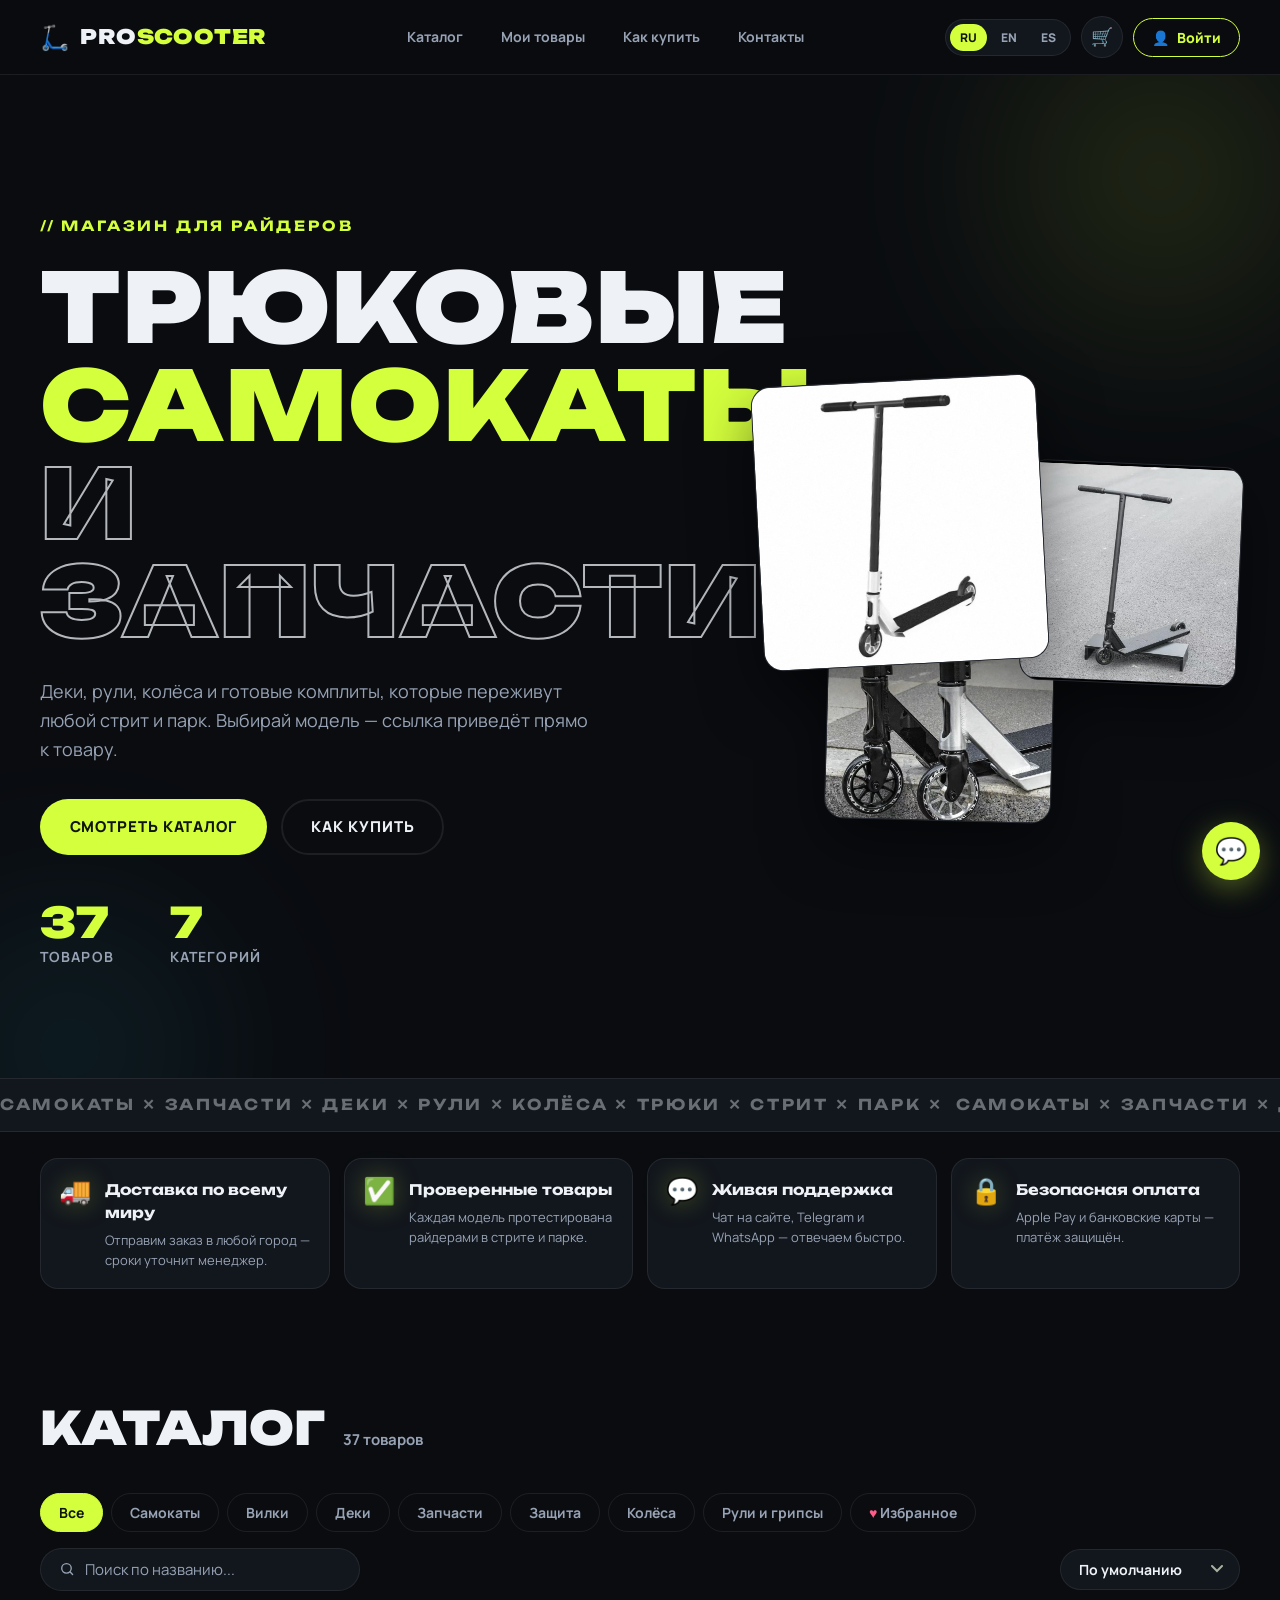
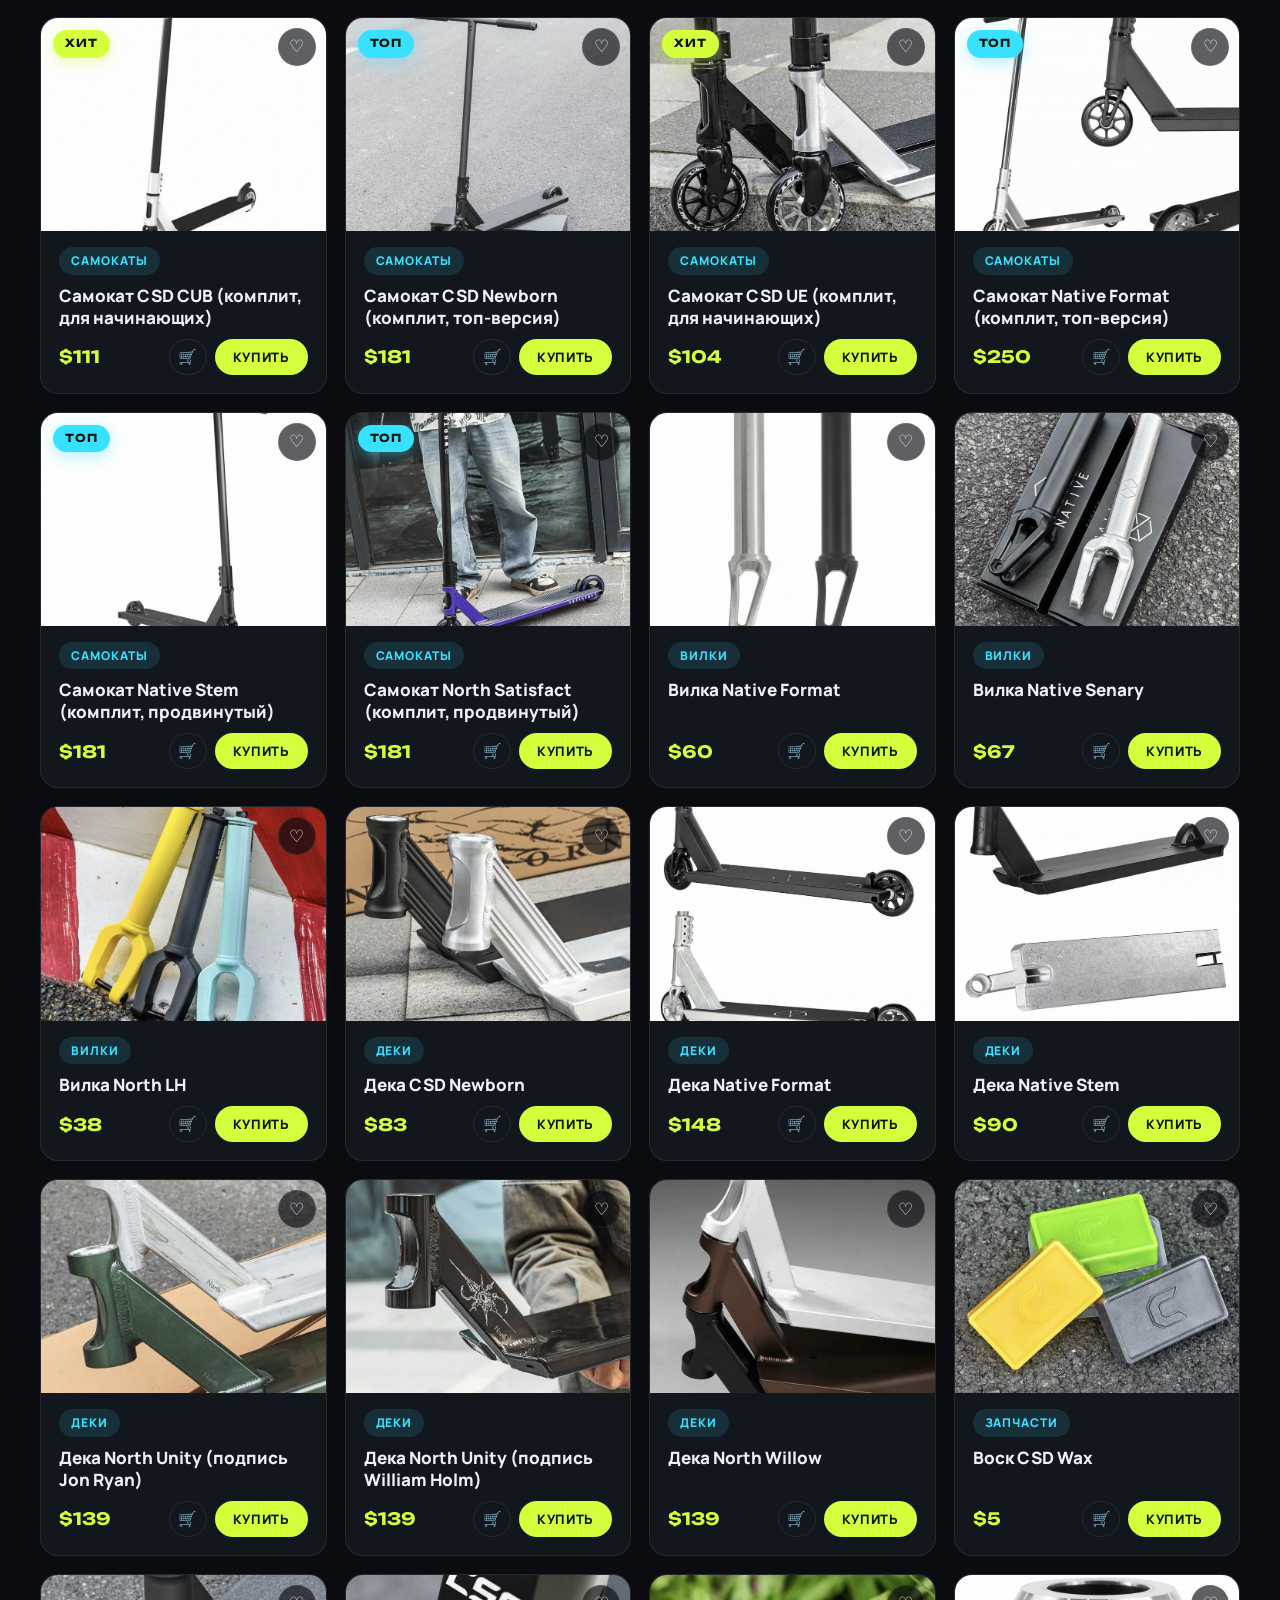
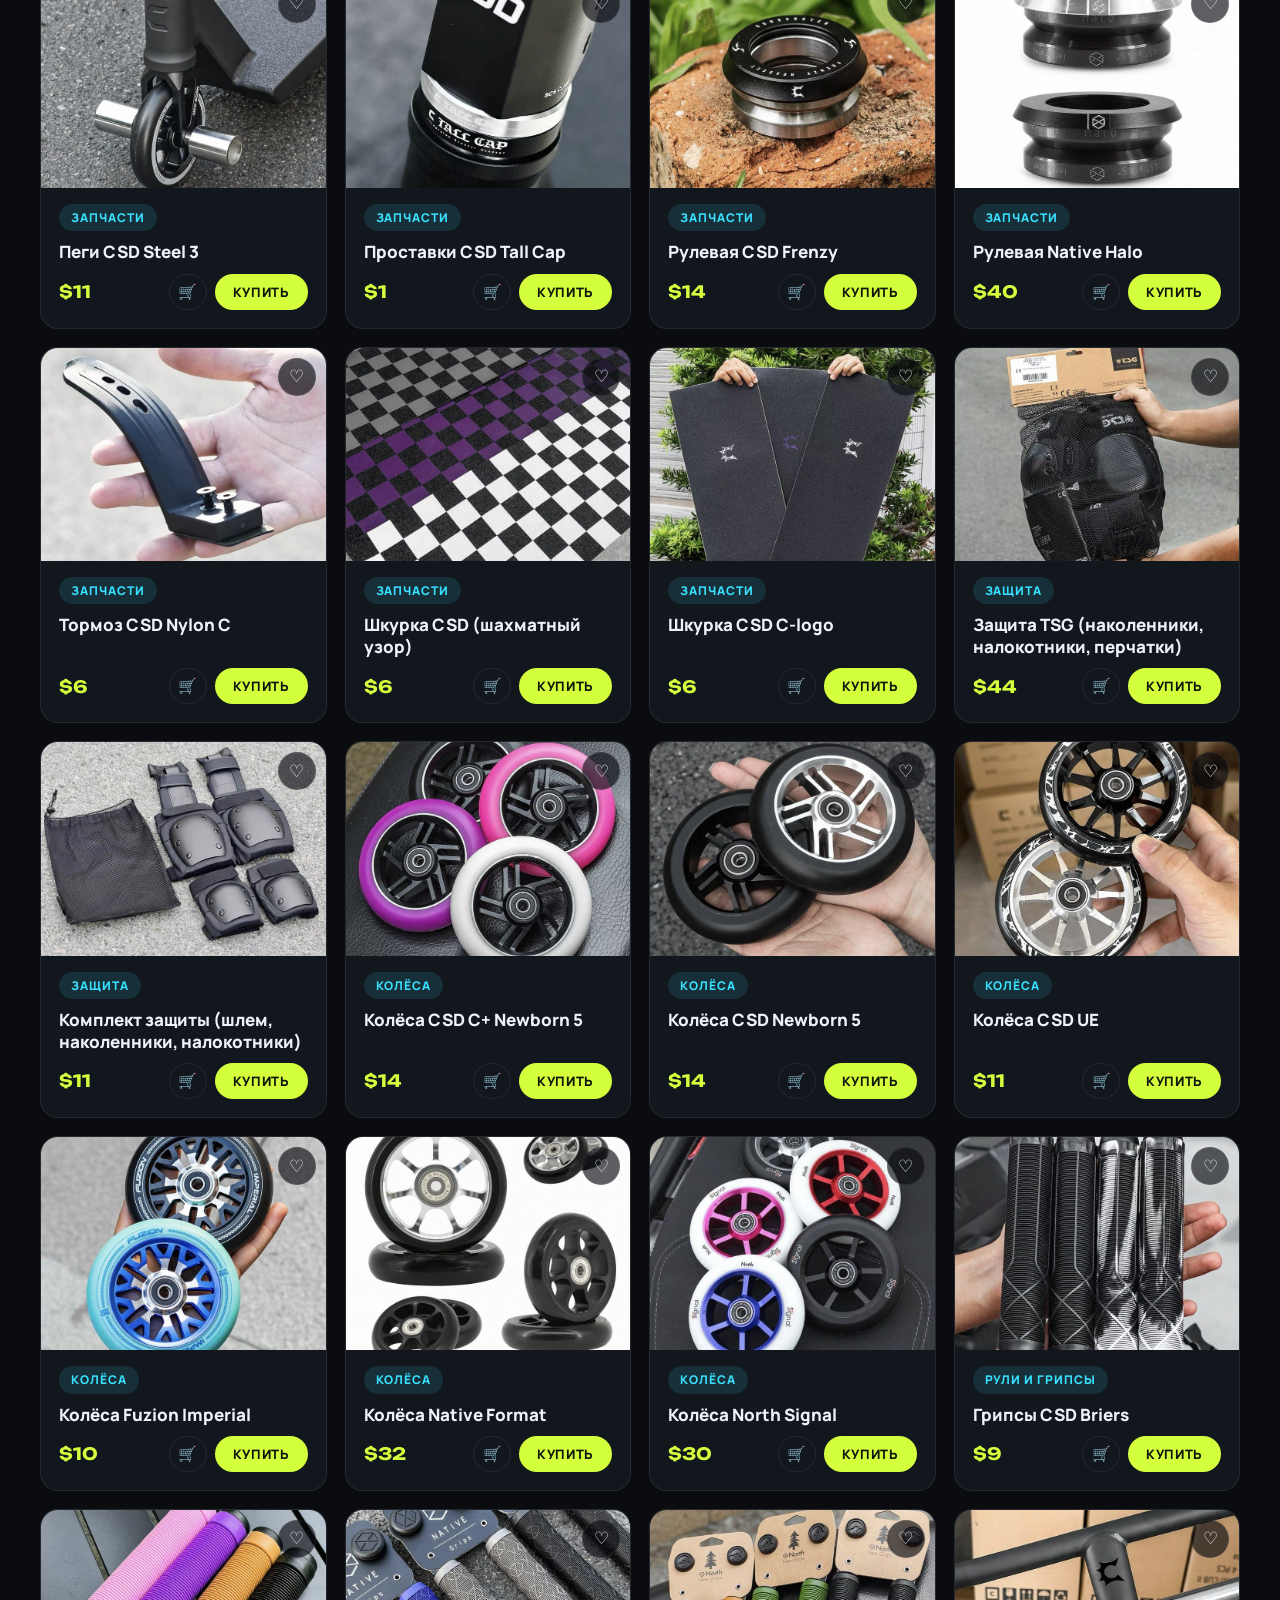
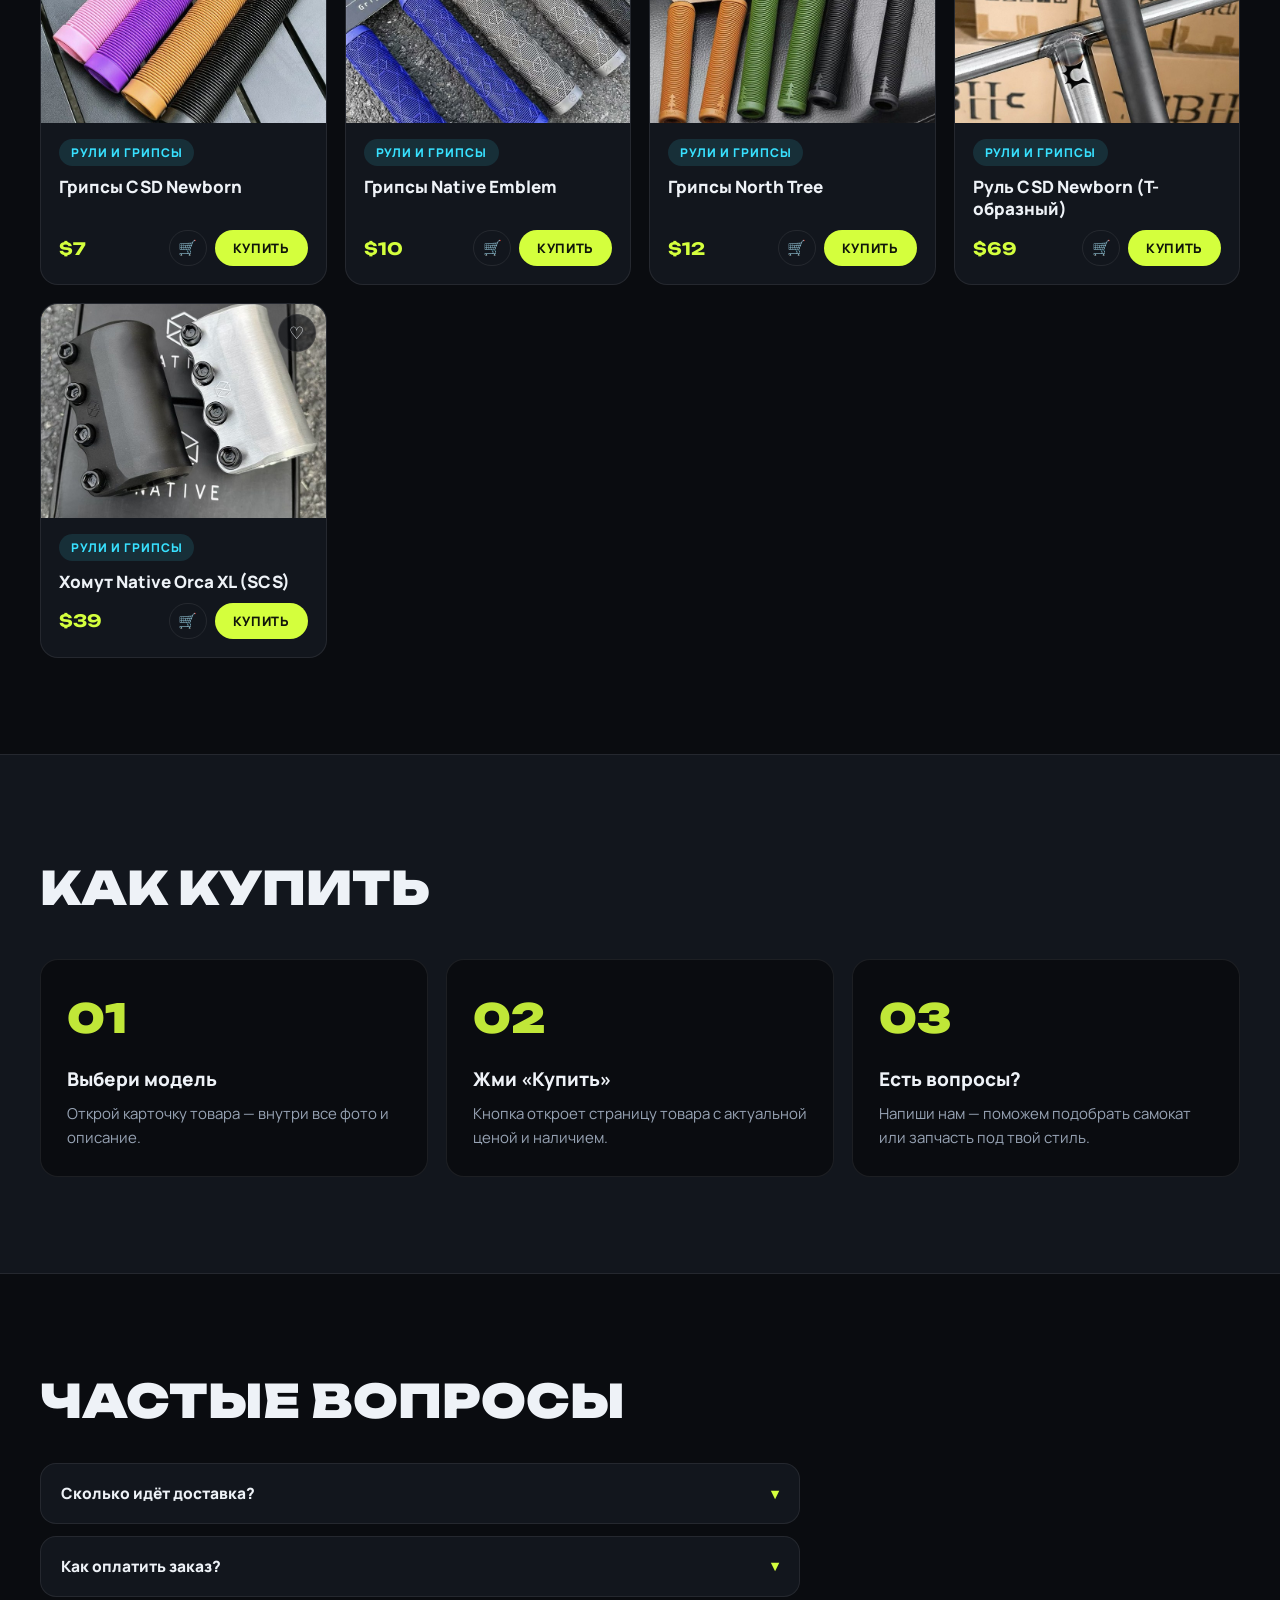
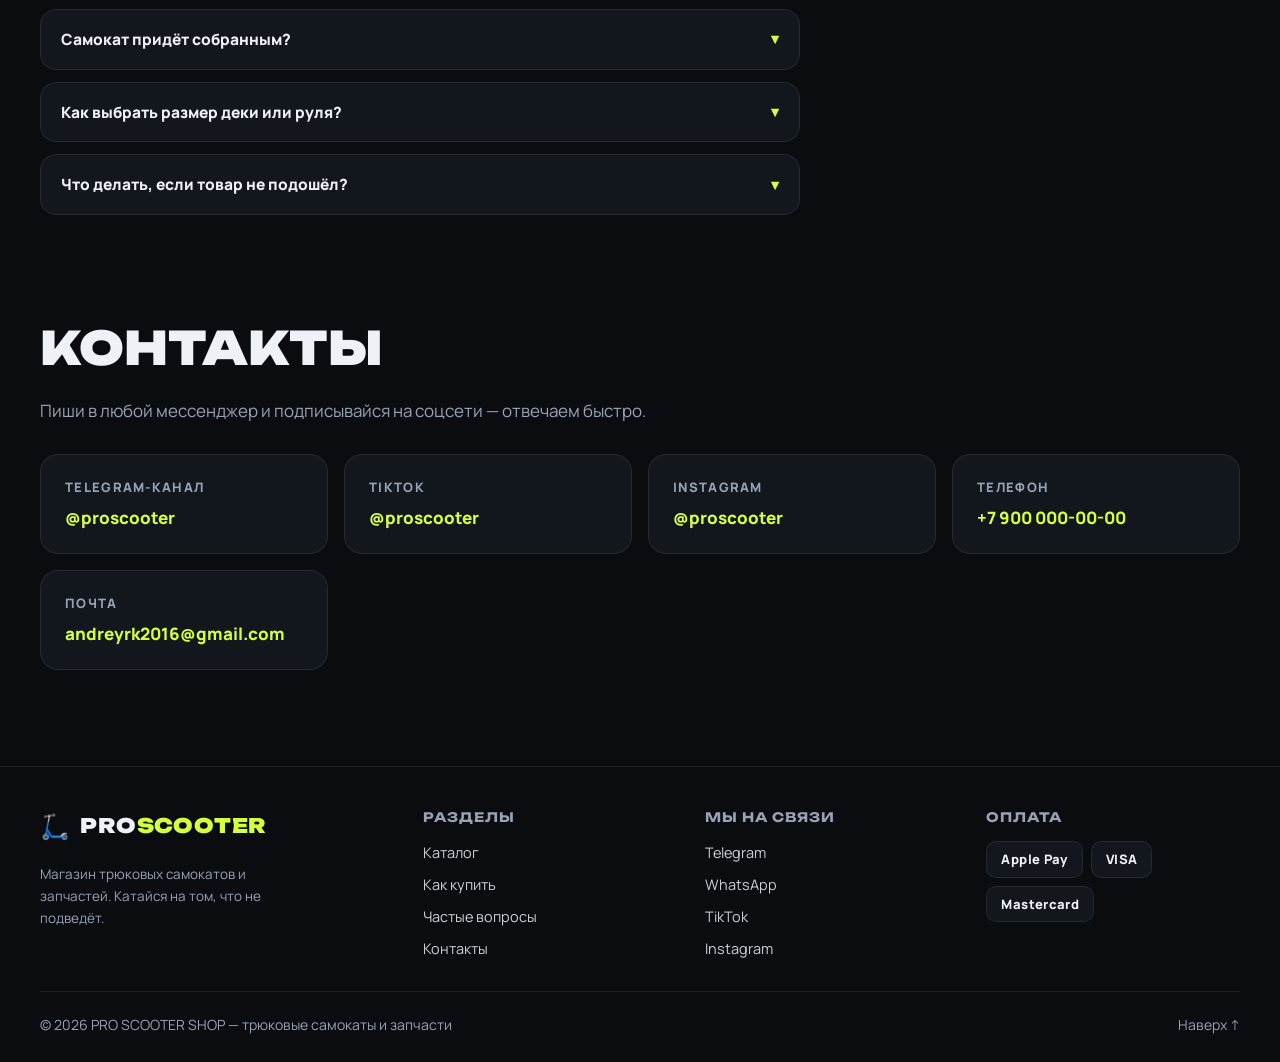
==== index.html @ d232f15d "Большое обновление: сортировка, уведомления, похожие товары, новый дизайн - Сортировка каталога по ц" ====
<!DOCTYPE html>
<html lang="ru">
<head>
  <meta charset="UTF-8">
  <meta name="viewport" content="width=device-width, initial-scale=1.0">
  <title>PRO SCOOTER SHOP — трюковые самокаты и запчасти</title>
  <meta name="description" content="PRO SCOOTER SHOP — магазин трюковых самокатов и запчастей: деки, рули, колёса. Подбор модели под твой стиль катания.">
  <meta name="theme-color" content="#0a0c10">
  <meta property="og:title" content="PRO SCOOTER SHOP — трюковые самокаты и запчасти">
  <meta property="og:description" content="Деки, рули, колёса и готовые комплиты. Цены в долларах, доставка по всему миру.">
  <meta property="og:type" content="website">
  <link rel="icon" href="data:image/svg+xml,<svg xmlns=%22http://www.w3.org/2000/svg%22 viewBox=%220 0 100 100%22><text y=%22.9em%22 font-size=%2290%22>🛴</text></svg>">
  <link rel="preconnect" href="https://fonts.googleapis.com">
  <link rel="preconnect" href="https://fonts.gstatic.com" crossorigin>
  <link href="https://fonts.googleapis.com/css2?family=Unbounded:wght@500;700;900&family=Manrope:wght@400;600;700;800&display=swap" rel="stylesheet">
  <link rel="stylesheet" href="styles.css">
</head>
<body>

  <header class="topbar" id="top">
    <div class="container topbar__inner">
      <a class="logo" href="#top">
        <span class="logo__icon">🛴</span>
        <span class="logo__text">PRO<em>SCOOTER</em></span>
      </a>
      <nav class="nav">
        <a href="#catalog" data-i18n="nav_catalog">Каталог</a>
        <a href="#catalog" id="nav-orders" data-i18n="my_orders">Мои товары</a>
        <a href="#how" data-i18n="nav_how">Как купить</a>
        <a href="#contacts" data-i18n="nav_contacts">Контакты</a>
      </nav>
      <div class="topbar__right">
        <div class="lang-switch" id="lang-switch" role="group" aria-label="Язык"></div>
        <button class="cart-btn" id="cart-btn" aria-label="Корзина">🛒<span class="cart-badge" id="cart-badge" hidden>0</span></button>
        <button class="profile-btn" id="profile-btn" aria-label="Профиль">
          <span id="profile-icon">👤</span>
          <span id="profile-label">Войти</span>
        </button>
      </div>
    </div>
  </header>

  <main>
    <section class="hero">
      <div class="hero__blob hero__blob--1"></div>
      <div class="hero__blob hero__blob--2"></div>
      <div class="container hero__inner">
        <div class="hero__text">
          <p class="hero__kicker" data-i18n="kicker">// магазин для райдеров</p>
          <h1 class="hero__title">
            <span data-i18n="hero_1">Трюковые</span><br>
            <span class="hero__title-accent" data-i18n="hero_2">самокаты</span><br>
            <span class="hero__title-outline" data-i18n="hero_3">и запчасти</span>
          </h1>
          <p class="hero__sub" data-i18n="hero_sub">Деки, рули, колёса и готовые комплиты, которые переживут любой стрит и парк. Выбирай модель — ссылка приведёт прямо к товару.</p>
          <div class="hero__actions">
            <a class="btn btn--accent" href="#catalog" data-i18n="btn_catalog">Смотреть каталог</a>
            <a class="btn btn--ghost" href="#how" data-i18n="btn_how">Как купить</a>
          </div>
          <div class="hero__stats">
            <div class="stat">
              <span class="stat__num" data-target="37">0</span>
              <span class="stat__label" data-i18n="stat_products">товаров</span>
            </div>
            <div class="stat">
              <span class="stat__num" data-target="7">0</span>
              <span class="stat__label" data-i18n="stat_cats">категорий</span>
            </div>
          </div>
        </div>
        <div class="hero__visual" id="hero-visual" aria-hidden="true"></div>
      </div>
    </section>

    <div class="marquee" aria-hidden="true">
      <div class="marquee__track">
        <span data-i18n="marquee">Самокаты ✕ Запчасти ✕ Деки ✕ Рули ✕ Колёса ✕ Трюки ✕ Стрит ✕ Парк ✕ </span><span data-i18n="marquee">Самокаты ✕ Запчасти ✕ Деки ✕ Рули ✕ Колёса ✕ Трюки ✕ Стрит ✕ Парк ✕ </span>
      </div>
    </div>

    <section class="perks">
      <div class="container perks__grid">
        <div class="perk">
          <span class="perk__icon">🚚</span>
          <div>
            <h3 data-i18n="perk1_t">Доставка по всему миру</h3>
            <p data-i18n="perk1_p">Отправим заказ в любой город — сроки уточнит менеджер.</p>
          </div>
        </div>
        <div class="perk">
          <span class="perk__icon">✅</span>
          <div>
            <h3 data-i18n="perk2_t">Проверенные товары</h3>
            <p data-i18n="perk2_p">Каждая модель протестирована райдерами в стрите и парке.</p>
          </div>
        </div>
        <div class="perk">
          <span class="perk__icon">💬</span>
          <div>
            <h3 data-i18n="perk3_t">Живая поддержка</h3>
            <p data-i18n="perk3_p">Чат на сайте, Telegram и WhatsApp — отвечаем быстро.</p>
          </div>
        </div>
        <div class="perk">
          <span class="perk__icon">🔒</span>
          <div>
            <h3 data-i18n="perk4_t">Безопасная оплата</h3>
            <p data-i18n="perk4_p">Apple Pay и банковские карты — платёж защищён.</p>
          </div>
        </div>
      </div>
    </section>

    <section class="catalog" id="catalog">
      <div class="container">
        <div class="section-head">
          <h2 class="section-title" data-i18n="catalog_title">Каталог</h2>
          <span class="catalog__count" id="count"></span>
        </div>
        <p class="demo-note" id="demo-note" hidden><span data-i18n="demo_note_1">Сейчас показаны товары-примеры. Загрузите свои модели в папку </span><code>csd</code><span data-i18n="demo_note_2"> — и каталог обновится автоматически.</span></p>
        <div class="toolbar">
          <div class="chips" id="chips" role="tablist" aria-label="Категории"></div>
          <label class="search">
            <svg viewBox="0 0 24 24" width="18" height="18" fill="none" stroke="currentColor" stroke-width="2" stroke-linecap="round"><circle cx="11" cy="11" r="7"/><path d="m20 20-3.5-3.5"/></svg>
            <input type="search" id="search" placeholder="Поиск по названию..." autocomplete="off" data-i18n-placeholder="search_ph">
          </label>
          <select id="sort" class="sort-select" aria-label="Сортировка">
            <option value="default" data-i18n="sort_default">По умолчанию</option>
            <option value="cheap" data-i18n="sort_cheap">Сначала дешевле</option>
            <option value="exp" data-i18n="sort_exp">Сначала дороже</option>
          </select>
        </div>
        <div class="grid" id="grid"></div>
        <p class="empty" id="empty" hidden data-i18n="empty">Ничего не найдено. Попробуйте изменить запрос или категорию.</p>
      </div>
    </section>

    <section class="how" id="how">
      <div class="container">
        <h2 class="section-title" data-i18n="how_title">Как купить</h2>
        <div class="how__grid">
          <div class="how__step">
            <span class="how__num">01</span>
            <h3 data-i18n="how1_t">Выбери модель</h3>
            <p data-i18n="how1_p">Открой карточку товара — внутри все фото и описание.</p>
          </div>
          <div class="how__step">
            <span class="how__num">02</span>
            <h3 data-i18n="how2_t">Жми «Купить»</h3>
            <p data-i18n="how2_p">Кнопка откроет страницу товара с актуальной ценой и наличием.</p>
          </div>
          <div class="how__step">
            <span class="how__num">03</span>
            <h3 data-i18n="how3_t">Есть вопросы?</h3>
            <p data-i18n="how3_p">Напиши нам — поможем подобрать самокат или запчасть под твой стиль.</p>
          </div>
        </div>
      </div>
    </section>

    <section class="faq" id="faq">
      <div class="container">
        <h2 class="section-title" data-i18n="faq_title">Частые вопросы</h2>
        <div class="faq__list">
          <details class="faq__item">
            <summary><span data-i18n="faq1_q">Сколько идёт доставка?</span><span class="faq__chevron">▾</span></summary>
            <p data-i18n="faq1_a">Обычно 2–4 недели в зависимости от города. После заказа менеджер напишет вам точные сроки и трек-номер.</p>
          </details>
          <details class="faq__item">
            <summary><span data-i18n="faq2_q">Как оплатить заказ?</span><span class="faq__chevron">▾</span></summary>
            <p data-i18n="faq2_a">Apple Pay или банковская карта (Visa / Mastercard). Сейчас магазин работает в тестовом режиме — оплата не списывается.</p>
          </details>
          <details class="faq__item">
            <summary><span data-i18n="faq3_q">Самокат придёт собранным?</span><span class="faq__chevron">▾</span></summary>
            <p data-i18n="faq3_a">Комплиты приходят почти собранными: обычно нужно только поставить и затянуть руль. Инструменты — обычный шестигранник.</p>
          </details>
          <details class="faq__item">
            <summary><span data-i18n="faq4_q">Как выбрать размер деки или руля?</span><span class="faq__chevron">▾</span></summary>
            <p data-i18n="faq4_a">В описании каждого товара указаны размеры. Если сомневаетесь — напишите в поддержку, подберём под ваш рост и стиль катания.</p>
          </details>
          <details class="faq__item">
            <summary><span data-i18n="faq5_q">Что делать, если товар не подошёл?</span><span class="faq__chevron">▾</span></summary>
            <p data-i18n="faq5_a">Напишите нам в течение 14 дней после получения — обсудим обмен или возврат. Товар должен быть без следов катания.</p>
          </details>
        </div>
      </div>
    </section>

    <section class="contacts" id="contacts">
      <div class="container">
        <h2 class="section-title" data-i18n="contacts_title">Контакты</h2>
        <p class="contacts__sub" data-i18n="contacts_sub">Пиши в любой мессенджер — отвечаем быстро.</p>
        <div class="contacts__links">
          <a class="contact-card" href="https://t.me/proscooter" target="_blank" rel="noopener">
            <span class="contact-card__label" data-i18n="c_tg">Telegram-канал</span>
            <span class="contact-card__value">@proscooter</span>
          </a>
          <a class="contact-card" href="https://www.tiktok.com/@proscooter" target="_blank" rel="noopener">
            <span class="contact-card__label" data-i18n="c_tiktok">TikTok</span>
            <span class="contact-card__value">@proscooter</span>
          </a>
          <a class="contact-card" href="https://www.instagram.com/proscooter" target="_blank" rel="noopener">
            <span class="contact-card__label" data-i18n="c_inst">Instagram</span>
            <span class="contact-card__value">@proscooter</span>
          </a>
          <a class="contact-card" href="tel:+79000000000">
            <span class="contact-card__label" data-i18n="c_phone">Телефон</span>
            <span class="contact-card__value">+7 900 000-00-00</span>
          </a>
          <a class="contact-card" href="mailto:andreyrk2016@gmail.com">
            <span class="contact-card__label" data-i18n="c_mail">Почта</span>
            <span class="contact-card__value">andreyrk2016@gmail.com</span>
          </a>
        </div>
      </div>
    </section>
  </main>

  <footer class="footer">
    <div class="container">
      <div class="footer__grid">
        <div class="footer__col footer__col--brand">
          <span class="logo"><span class="logo__icon">🛴</span><span class="logo__text">PRO<em>SCOOTER</em></span></span>
          <p class="footer__tagline" data-i18n="footer_tagline">Магазин трюковых самокатов и запчастей. Катайся на том, что не подведёт.</p>
        </div>
        <div class="footer__col">
          <h4 data-i18n="footer_nav">Разделы</h4>
          <a href="#catalog" data-i18n="nav_catalog">Каталог</a>
          <a href="#how" data-i18n="nav_how">Как купить</a>
          <a href="#faq" data-i18n="faq_title">Частые вопросы</a>
          <a href="#contacts" data-i18n="nav_contacts">Контакты</a>
        </div>
        <div class="footer__col">
          <h4 data-i18n="footer_social">Мы на связи</h4>
          <a href="https://t.me/proscooter" target="_blank" rel="noopener">Telegram</a>
          <a href="https://wa.me/79000000000" target="_blank" rel="noopener">WhatsApp</a>
          <a href="https://www.tiktok.com/@proscooter" target="_blank" rel="noopener">TikTok</a>
          <a href="https://www.instagram.com/proscooter" target="_blank" rel="noopener">Instagram</a>
        </div>
        <div class="footer__col">
          <h4 data-i18n="footer_pay">Оплата</h4>
          <div class="pay-badges">
            <span class="pay-badge">Apple Pay</span>
            <span class="pay-badge">VISA</span>
            <span class="pay-badge">Mastercard</span>
          </div>
        </div>
      </div>
      <div class="footer__inner">
        <span>© <span id="year"></span> <span data-i18n="footer_brand">PRO SCOOTER SHOP — трюковые самокаты и запчасти</span></span>
        <a href="#top" data-i18n="to_top">Наверх ↑</a>
      </div>
    </div>
  </footer>

  <dialog class="modal" id="modal">
    <div class="modal__body">
      <button class="modal__close" id="modal-close" aria-label="Закрыть">✕</button>
      <div class="modal__gallery">
        <button class="modal__arrow modal__arrow--prev" id="modal-prev" aria-label="Предыдущее фото">‹</button>
        <img class="modal__img" id="modal-img" alt="">
        <button class="modal__arrow modal__arrow--next" id="modal-next" aria-label="Следующее фото">›</button>
        <span class="modal__counter" id="modal-counter" hidden></span>
        <div class="modal__thumbs" id="modal-thumbs"></div>
      </div>
      <div class="modal__info">
        <div class="modal__tag-row">
          <span class="card__tag" id="modal-tag"></span>
          <button type="button" class="modal__fav" id="modal-fav">♡ <span data-i18n="fav_add">В избранное</span></button>
        </div>
        <h3 class="modal__name" id="modal-name"></h3>
        <p class="modal__price" id="modal-price"></p>
        <div class="modal__variants" id="modal-variants" hidden>
          <span class="modal__variants-label" data-i18n="color_label">Цвет:</span>
          <div class="variant-chips" id="variant-chips"></div>
        </div>
        <p class="modal__desc" id="modal-desc"></p>
        <div class="modal__buy-row">
          <a class="btn btn--accent modal__buy" id="modal-buy" data-i18n="buy_now">Купить сейчас</a>
          <button type="button" class="btn btn--ghost" id="modal-cart" data-i18n="add_cart">В корзину</button>
        </div>
        <button type="button" class="btn btn--ghost modal__support" id="modal-support" data-i18n="support_btn">Связаться с поддержкой</button>
      </div>
      <div class="modal__related" id="modal-related" hidden>
        <h4 class="modal__related-title" data-i18n="related_title">Похожие товары</h4>
        <div class="related-strip" id="related-strip"></div>
      </div>
    </div>
    <div class="lightbox" id="lightbox" hidden>
      <img id="lightbox-img" alt="">
    </div>
  </dialog>

  <section class="checkout-page" id="checkout-page" hidden>
    <div class="checkout-page__inner">
      <button type="button" class="checkout-page__back" id="checkout-close" data-i18n="back">← Назад</button>
      <div id="checkout-main">
        <h2 class="section-title checkout-page__title" data-i18n="pay_title">Оплата</h2>
        <div class="checkout-page__grid">
          <div id="checkout-items"></div>
          <aside class="checkout-aside">
            <div class="cart-total">
              <span data-i18n="cart_total">Итого:</span>
              <span class="checkout-price" id="checkout-total"></span>
            </div>
            <div class="pay-options">
              <button type="button" class="pay-option pay-option--apple" data-pay="applepay">
                <svg width="20" height="24" viewBox="0 0 24 29" fill="currentColor"><path d="M19.6 15.2c0-3.3 2.7-4.9 2.8-5-1.5-2.2-3.9-2.5-4.7-2.6-2-.2-3.9 1.2-4.9 1.2s-2.6-1.2-4.3-1.1c-2.2 0-4.2 1.3-5.3 3.2-2.3 3.9-.6 9.7 1.6 12.9 1.1 1.6 2.4 3.3 4.1 3.2 1.6-.1 2.3-1 4.2-1s2.5 1 4.3 1 2.9-1.6 3.9-3.1c1.2-1.8 1.7-3.5 1.8-3.6-.1-.1-3.5-1.4-3.5-5.1zM16.4 5.4c.9-1.1 1.5-2.6 1.3-4.1-1.3.1-2.9.9-3.8 1.9-.8 1-1.6 2.5-1.4 4 1.5.2 3-.7 3.9-1.8z"/></svg>
                <span>Pay</span>
              </button>
              <button type="button" class="pay-option pay-option--card" data-pay="card">
                <svg width="42" height="14" viewBox="0 0 42 14"><text x="0" y="12" font-family="Arial, sans-serif" font-size="13" font-weight="900" font-style="italic" fill="#1a5ed8">VISA</text></svg>
                <svg width="26" height="16" viewBox="0 0 26 16"><circle cx="9" cy="8" r="7.5" fill="#eb001b"/><circle cx="17" cy="8" r="7.5" fill="#f79e1b" fill-opacity="0.9"/></svg>
                <span data-i18n="pay_card">Банковская карта</span>
              </button>
            </div>
          </aside>
        </div>
      </div>
      <div id="checkout-success" hidden>
        <h2 class="section-title checkout-page__title">✅ <span data-i18n="pay_success_title">Заказ оформлен!</span></h2>
        <p class="checkout-soon-text" data-i18n="pay_success_text">Тестовый режим — деньги не списаны. Статус заказа смотрите в профиле, в разделе «Мои заказы».</p>
        <div class="auth-actions checkout-success-actions">
          <button type="button" class="btn btn--accent" id="checkout-orders" data-i18n="my_orders">Мои заказы</button>
          <button type="button" class="btn btn--ghost" id="checkout-support" data-i18n="pay_support">Написать в поддержку</button>
        </div>
      </div>
    </div>
  </section>

  <dialog class="modal cart-modal" id="cart-modal">
    <div class="auth-box">
      <button class="modal__close" id="cart-close" aria-label="Закрыть">✕</button>
      <h3 class="auth-title" data-i18n="cart_title">Корзина</h3>
      <div id="cart-items"></div>
      <p class="auth-note" id="cart-empty" data-i18n="cart_empty">Корзина пуста — добавьте что-нибудь кнопкой «В корзину».</p>
      <div class="cart-total" id="cart-total-row" hidden>
        <span data-i18n="cart_total">Итого:</span>
        <span class="checkout-price" id="cart-total"></span>
      </div>
      <div class="auth-actions auth-actions--column">
        <button type="button" class="btn btn--accent" id="cart-checkout" data-i18n="cart_checkout" hidden>Оформить заказ</button>
      </div>
    </div>
  </dialog>

  <dialog class="modal auth-modal" id="auth-modal">
    <div class="auth-box">
      <button class="modal__close" id="auth-close" aria-label="Закрыть">✕</button>

      <div id="auth-forms">
        <div class="auth-tabs">
          <button type="button" class="auth-tab is-active" id="tab-login" data-i18n="auth_login">Войти</button>
          <button type="button" class="auth-tab" id="tab-register" data-i18n="auth_register">Регистрация</button>
        </div>
        <button type="button" class="auth-google" id="auth-google">
          <svg width="18" height="18" viewBox="0 0 48 48"><path fill="#FFC107" d="M43.6 20.1H42V20H24v8h11.3C33.7 32.7 29.2 36 24 36c-6.6 0-12-5.4-12-12s5.4-12 12-12c3.1 0 5.9 1.2 8 3l5.7-5.7C34 5.9 29.3 4 24 4 13 4 4 13 4 24s9 20 20 20 20-9 20-20c0-1.3-.1-2.6-.4-3.9z"/><path fill="#FF3D00" d="M6.3 14.7l6.6 4.8C14.7 15.1 19 12 24 12c3.1 0 5.9 1.2 8 3l5.7-5.7C34 5.9 29.3 4 24 4 16.3 4 9.7 8.3 6.3 14.7z"/><path fill="#4CAF50" d="M24 44c5.2 0 9.9-2 13.4-5.2l-6.2-5.2C29.2 35.1 26.7 36 24 36c-5.2 0-9.6-3.3-11.3-8l-6.5 5C9.5 39.6 16.2 44 24 44z"/><path fill="#1976D2" d="M43.6 20.1H42V20H24v8h11.3c-.8 2.2-2.2 4.2-4.1 5.6l6.2 5.2C36.9 39.2 44 34 44 24c0-1.3-.1-2.6-.4-3.9z"/></svg>
          <span data-i18n="auth_google">Войти через Google</span>
        </button>
        <div class="auth-divider"><span data-i18n="auth_or">или по почте</span></div>
        <form id="login-form">
          <input type="email" id="login-email" data-i18n-placeholder="auth_email" placeholder="Email" required autocomplete="email">
          <input type="password" id="login-pass" data-i18n-placeholder="auth_pass" placeholder="Пароль" required autocomplete="current-password">
          <p class="auth-error" id="auth-error" hidden></p>
          <div class="auth-actions">
            <button type="submit" class="btn btn--accent" data-i18n="auth_login">Войти</button>
          </div>
        </form>
        <form id="register-form" hidden>
          <input type="text" id="reg-name" data-i18n-placeholder="auth_nick" placeholder="Ник" required autocomplete="nickname">
          <input type="email" id="reg-email" data-i18n-placeholder="auth_email" placeholder="Email" required autocomplete="email">
          <input type="password" id="reg-pass" data-i18n-placeholder="auth_pass" placeholder="Пароль (от 6 символов)" required minlength="6" autocomplete="new-password">
          <input type="password" id="reg-pass2" data-i18n-placeholder="auth_pass2" placeholder="Пароль ещё раз" required autocomplete="new-password">
          <p class="auth-error" id="reg-error" hidden></p>
          <div class="auth-actions">
            <button type="submit" class="btn btn--accent" data-i18n="auth_next">Далее →</button>
          </div>
        </form>
        <p class="auth-note" id="auth-local-note" data-i18n="auth_local_note" hidden>Сейчас профиль сохраняется в этом браузере. Вход через Google появится после подключения базы аккаунтов.</p>
      </div>

      <div id="auth-code" hidden>
        <h3 class="auth-title" data-i18n="code_title">Подтвердите почту</h3>
        <p class="auth-note"><span data-i18n="code_sent">Мы отправили код на</span> <strong id="code-email"></strong></p>
        <form id="code-form">
          <input type="text" id="code-input" data-i18n-placeholder="code_ph" placeholder="Код из письма" required autocomplete="one-time-code" inputmode="numeric" maxlength="4">
          <p class="auth-error" id="code-error" hidden></p>
          <div class="auth-actions">
            <button type="submit" class="btn btn--accent" data-i18n="code_confirm">Подтвердить</button>
            <button type="button" class="btn btn--ghost" id="code-resend"></button>
          </div>
        </form>
        <p class="auth-note" id="code-test-note" hidden></p>
        <button type="button" class="link-btn" id="code-back" data-i18n="back">← Назад</button>
      </div>

      <div id="auth-profile" hidden>
        <h3 class="auth-title" id="profile-hello"></h3>
        <div class="auth-actions auth-actions--column">
          <button type="button" class="btn btn--accent" id="profile-orders">
            🛴 <span data-i18n="my_orders">Мои товары</span> (<span id="orders-count">0</span>)
          </button>
          <button type="button" class="btn btn--ghost" id="profile-favs">
            ♥ <span data-i18n="fav_chip">Избранное</span> (<span id="favs-count">0</span>)
          </button>
          <button type="button" class="btn btn--ghost" id="profile-logout" data-i18n="auth_logout">Выйти</button>
        </div>
      </div>

      <div id="auth-orders" hidden>
        <h3 class="auth-title" data-i18n="my_orders">Мои заказы</h3>
        <div id="orders-list"></div>
        <p class="auth-note" id="orders-empty" data-i18n="orders_empty">Заказов пока нет.</p>
        <div class="auth-actions auth-actions--column">
          <button type="button" class="btn btn--ghost" id="orders-back" data-i18n="back">← Назад</button>
        </div>
      </div>
    </div>
  </dialog>

  <button class="support-fab" id="support-fab" aria-label="Поддержка">💬</button>
  <div class="support-panel" id="support-panel" hidden>
    <div class="support-panel__head">
      <span data-i18n="sup_title">Поддержка PRO SCOOTER</span>
      <button class="support-panel__close" id="support-close" aria-label="Закрыть">✕</button>
    </div>
    <div class="support-quick">
      <a class="support-quick__btn" href="https://t.me/proscooter" target="_blank" rel="noopener">Telegram</a>
      <a class="support-quick__btn" href="https://wa.me/79000000000" target="_blank" rel="noopener">WhatsApp</a>
    </div>
    <div class="support-msgs" id="support-msgs"></div>
    <form class="support-input" id="support-form">
      <input type="text" id="support-text" placeholder="Ваш вопрос..." autocomplete="off" data-i18n-placeholder="sup_ph">
      <button type="submit" class="support-send" aria-label="Отправить">➤</button>
    </form>
  </div>

  <script src="catalog.js"></script>
  <script src="i18n.js"></script>
  <script src="firebase-config.js"></script>
  <script src="auth.js"></script>
  <script src="app.js"></script>
</body>
</html>
---- styles.css ----
/* ============ SAMOKATI — стили сайта ============ */

:root {
  --bg: #0a0c10;
  --panel: #12161d;
  --panel-2: #171d27;
  --line: rgba(255, 255, 255, 0.08);
  --text: #eef2f7;
  --muted: #97a3b4;
  --accent: #d4ff3d;
  --accent-ink: #10150a;
  --accent-2: #38e1ff;
  --radius: 18px;
  --font-display: "Unbounded", "Arial Black", sans-serif;
  --font-body: "Manrope", "Segoe UI", Tahoma, sans-serif;
}

* { margin: 0; padding: 0; box-sizing: border-box; }

:root { color-scheme: dark; }

html { scroll-behavior: smooth; background: #0a0c10; }

/* Автозаполнение браузера не должно делать белый фон с белым текстом */
input:-webkit-autofill,
input:-webkit-autofill:hover,
input:-webkit-autofill:focus {
  -webkit-text-fill-color: #eef2f7;
  -webkit-box-shadow: 0 0 0 1000px #171d27 inset;
  caret-color: #eef2f7;
  transition: background-color 99999s ease-in-out 0s;
}

body {
  background: var(--bg);
  color: var(--text);
  font-family: var(--font-body);
  font-size: 16px;
  line-height: 1.6;
  -webkit-font-smoothing: antialiased;
}

img { max-width: 100%; display: block; }

a { color: inherit; text-decoration: none; }

.container {
  width: min(1200px, 100% - 40px);
  margin-inline: auto;
}

/* ---------- Кнопки ---------- */

.btn {
  display: inline-flex;
  align-items: center;
  justify-content: center;
  gap: 8px;
  padding: 14px 28px;
  border-radius: 999px;
  border: 2px solid transparent;
  font-family: var(--font-body);
  font-weight: 800;
  font-size: 15px;
  text-transform: uppercase;
  letter-spacing: 0.06em;
  cursor: pointer;
  transition: transform 0.15s ease, box-shadow 0.2s ease, background 0.2s ease, border-color 0.2s ease;
}

.btn--accent {
  background: var(--accent);
  color: var(--accent-ink);
}

.btn--accent:hover {
  transform: translateY(-2px);
  box-shadow: 0 8px 30px rgba(212, 255, 61, 0.35);
}

.btn--ghost {
  border-color: var(--line);
  color: var(--text);
}

.btn--ghost:hover {
  border-color: var(--accent);
  color: var(--accent);
}

/* ---------- Шапка ---------- */

.topbar {
  position: sticky;
  top: 0;
  z-index: 50;
  background: rgba(10, 12, 16, 0.82);
  backdrop-filter: blur(14px);
  border-bottom: 1px solid var(--line);
}

.topbar__inner {
  display: flex;
  align-items: center;
  justify-content: space-between;
  padding-block: 16px;
}

.logo {
  display: flex;
  align-items: center;
  gap: 10px;
  font-family: var(--font-display);
  font-weight: 900;
  font-size: 20px;
  letter-spacing: 0.02em;
}

.logo__icon { font-size: 24px; }

.logo em {
  font-style: normal;
  color: var(--accent);
}

.nav {
  display: flex;
  gap: 6px;
}

.nav a {
  padding: 8px 16px;
  border-radius: 999px;
  font-weight: 700;
  font-size: 14px;
  color: var(--muted);
  transition: color 0.15s ease, background 0.15s ease;
}

.nav a:hover {
  color: var(--text);
  background: var(--panel-2);
}

/* ---------- Профиль и вход ---------- */

.topbar__right {
  display: flex;
  align-items: center;
  gap: 10px;
}

.profile-btn {
  display: flex;
  align-items: center;
  gap: 8px;
  padding: 9px 18px;
  border-radius: 999px;
  border: 1px solid var(--accent);
  background: transparent;
  color: var(--accent);
  font-family: var(--font-body);
  font-size: 14px;
  font-weight: 800;
  cursor: pointer;
  transition: border-color 0.15s ease, background 0.15s ease, color 0.15s ease;
}

.profile-btn:hover {
  background: var(--accent);
  color: var(--accent-ink);
}

.profile-btn:hover { border-color: var(--accent); }

.profile-btn.is-logged {
  background: var(--accent);
  color: var(--accent-ink);
  border-color: var(--accent);
}

.auth-modal { max-width: 420px; }

.auth-box {
  position: relative;
  background: var(--panel);
  border: 1px solid var(--line);
  border-radius: 22px;
  padding: 34px 28px 28px;
  color: var(--text);
  max-height: calc(100vh - 40px);
  overflow-y: auto;
}

/* ---------- Корзина ---------- */

.cart-btn {
  position: relative;
  width: 42px;
  height: 42px;
  border-radius: 50%;
  border: 1px solid var(--line);
  background: var(--panel);
  font-size: 18px;
  cursor: pointer;
  transition: border-color 0.15s ease;
}

.cart-btn:hover { border-color: var(--accent); }

.cart-badge {
  position: absolute;
  top: -5px;
  right: -5px;
  min-width: 19px;
  height: 19px;
  padding: 0 5px;
  border-radius: 999px;
  background: var(--accent);
  color: var(--accent-ink);
  font-size: 11px;
  font-weight: 800;
  line-height: 19px;
}

.card__actions {
  display: flex;
  gap: 8px;
  align-items: center;
}

.card__cart {
  width: 38px;
  height: 36px;
  border-radius: 999px;
  border: 1px solid var(--line);
  background: transparent;
  font-size: 15px;
  cursor: pointer;
  transition: border-color 0.15s ease;
}

.card__cart:hover { border-color: var(--accent); }

.cart-row {
  display: flex;
  align-items: center;
  gap: 12px;
  padding: 10px 0;
  border-bottom: 1px solid var(--line);
}

.cart-row img {
  width: 54px;
  height: 42px;
  object-fit: cover;
  border-radius: 8px;
  flex-shrink: 0;
}

.cart-row__info {
  flex: 1;
  display: flex;
  flex-direction: column;
  font-size: 13.5px;
  min-width: 0;
}

.cart-row__info strong {
  white-space: nowrap;
  overflow: hidden;
  text-overflow: ellipsis;
}

.cart-row__color { color: var(--muted); font-size: 12px; }

.cart-row__price { color: var(--accent); font-weight: 800; }

.cart-row__qty {
  display: flex;
  align-items: center;
  gap: 7px;
  font-weight: 800;
}

.cart-row__qty button {
  width: 26px;
  height: 26px;
  border-radius: 50%;
  border: 1px solid var(--line);
  background: transparent;
  color: var(--text);
  font-size: 14px;
  cursor: pointer;
}

.cart-row__qty button:hover { border-color: var(--accent); }

.cart-row__del { color: var(--muted) !important; }

.cart-total {
  display: flex;
  justify-content: space-between;
  align-items: center;
  padding: 14px 2px;
  font-weight: 800;
  font-size: 16px;
}

/* ---------- Заказы ---------- */

.order-row {
  padding: 12px 14px;
  border: 1px solid var(--line);
  border-radius: 12px;
  margin-bottom: 10px;
  background: var(--panel-2);
}

.order-row__head {
  display: flex;
  justify-content: space-between;
  margin-bottom: 4px;
}

.order-row__date {
  color: var(--muted);
  font-size: 12px;
  margin-bottom: 4px;
}

.order-row__items {
  color: var(--muted);
  font-size: 13px;
  margin-bottom: 6px;
}

.order-row__status {
  color: var(--accent);
  font-weight: 700;
  font-size: 13.5px;
}

.modal__buy-row {
  display: flex;
  gap: 10px;
}

.modal__buy-row .btn { flex: 1; padding: 13px 10px; font-size: 13px; }

/* ---------- Страница оплаты ---------- */

.checkout-page {
  position: fixed;
  inset: 0;
  z-index: 70;
  background: var(--bg);
  overflow-y: auto;
}

.checkout-page[hidden] { display: none; }

.checkout-page__inner {
  width: min(1000px, 100% - 40px);
  margin: 0 auto;
  padding: 28px 0 60px;
}

.checkout-page__back {
  border: 1px solid var(--line);
  background: transparent;
  color: var(--text);
  padding: 10px 20px;
  border-radius: 999px;
  font-family: var(--font-body);
  font-weight: 800;
  font-size: 14px;
  cursor: pointer;
  transition: border-color 0.15s ease, color 0.15s ease;
}

.checkout-page__back:hover { border-color: var(--accent); color: var(--accent); }

.checkout-page__title { margin: 26px 0 22px; }

.checkout-page__grid {
  display: grid;
  grid-template-columns: 1.4fr 1fr;
  gap: 22px;
  align-items: start;
}

.checkout-aside {
  position: sticky;
  top: 20px;
  padding: 20px;
  border: 1px solid var(--line);
  border-radius: 18px;
  background: var(--panel);
}

.checkout-card {
  display: flex;
  gap: 16px;
  padding: 16px;
  border: 1px solid var(--line);
  border-radius: 18px;
  background: var(--panel);
  margin-bottom: 14px;
}

.checkout-card__photo {
  width: 180px;
  flex-shrink: 0;
}

.checkout-card__photo img {
  width: 100%;
  aspect-ratio: 4 / 3;
  object-fit: cover;
  border-radius: 12px;
}

.checkout-card__body h3 {
  font-size: 17px;
  font-weight: 800;
  margin-bottom: 6px;
}

.checkout-card__body .checkout-price { font-size: 18px; }

.checkout-card__desc {
  margin-top: 8px;
  color: var(--muted);
  font-size: 13.5px;
  line-height: 1.5;
}

.checkout-success-actions { max-width: 420px; }

@media (max-width: 760px) {
  .checkout-page__grid { grid-template-columns: 1fr; }
  .checkout-card { flex-direction: column; }
  .checkout-card__photo { width: 100%; }
}

.checkout-item {
  display: flex;
  align-items: center;
  gap: 12px;
  padding: 10px 12px;
  border: 1px solid var(--line);
  border-radius: 14px;
  background: var(--panel-2);
  margin-bottom: 8px;
  font-weight: 700;
  font-size: 14px;
}

.checkout-item img {
  width: 52px;
  height: 40px;
  object-fit: cover;
  border-radius: 8px;
  flex-shrink: 0;
}

.checkout-item__name { flex: 1; min-width: 0; }

.checkout-price {
  font-family: var(--font-display);
  color: var(--accent);
  white-space: nowrap;
}

.pay-options {
  display: flex;
  flex-direction: column;
  gap: 10px;
}

.pay-option {
  display: flex;
  align-items: center;
  justify-content: center;
  gap: 10px;
  width: 100%;
  padding: 14px;
  border-radius: 14px;
  border: 1px solid var(--line);
  font-family: var(--font-body);
  font-weight: 800;
  font-size: 15px;
  cursor: pointer;
  transition: transform 0.15s ease, border-color 0.15s ease;
}

.pay-option:hover { transform: translateY(-2px); border-color: var(--accent); }

.pay-option--apple {
  background: #000;
  color: #fff;
  font-size: 17px;
  letter-spacing: 0.01em;
}

.pay-option--card {
  background: #fff;
  color: #1a1a1a;
}

.checkout-soon-text {
  color: var(--muted);
  font-size: 15px;
  margin-bottom: 16px;
}

.auth-title {
  font-family: var(--font-display);
  font-weight: 700;
  font-size: 22px;
  margin-bottom: 18px;
}

.auth-tabs {
  display: flex;
  gap: 6px;
  padding: 4px;
  border: 1px solid var(--line);
  border-radius: 999px;
  margin-bottom: 18px;
}

.auth-tab {
  flex: 1;
  padding: 10px;
  border: none;
  border-radius: 999px;
  background: transparent;
  color: var(--muted);
  font-family: var(--font-body);
  font-weight: 800;
  font-size: 14px;
  cursor: pointer;
  transition: background 0.15s ease, color 0.15s ease;
}

.auth-tab.is-active {
  background: var(--accent);
  color: var(--accent-ink);
}

.modal__tag-row {
  display: flex;
  align-items: center;
  justify-content: space-between;
  gap: 10px;
}

.modal__fav {
  border: 1px solid var(--line);
  background: transparent;
  color: var(--text);
  padding: 6px 14px;
  border-radius: 999px;
  font-family: var(--font-body);
  font-weight: 700;
  font-size: 13px;
  cursor: pointer;
  transition: border-color 0.15s ease, color 0.15s ease;
}

.modal__fav:hover { border-color: var(--accent); }

.modal__fav.is-fav {
  border-color: var(--accent);
  color: var(--accent);
}

#code-form { display: flex; flex-direction: column; gap: 10px; }

#code-form input {
  background: var(--panel-2);
  border: 1px solid var(--line);
  border-radius: 12px;
  padding: 12px 14px;
  color: var(--text);
  font-family: var(--font-body);
  font-size: 18px;
  letter-spacing: 0.3em;
  text-align: center;
  outline: none;
}

#code-form input:focus { border-color: var(--accent); }

.auth-google {
  display: flex;
  align-items: center;
  justify-content: center;
  gap: 10px;
  width: 100%;
  padding: 12px;
  border-radius: 999px;
  border: 1px solid var(--line);
  background: #fff;
  color: #1a1a1a;
  font-family: var(--font-body);
  font-weight: 800;
  font-size: 14px;
  cursor: pointer;
  transition: transform 0.15s ease;
}

.auth-google:hover { transform: translateY(-2px); }

.auth-divider {
  display: flex;
  align-items: center;
  gap: 12px;
  margin: 16px 0;
  color: var(--muted);
  font-size: 13px;
}

.auth-divider::before,
.auth-divider::after {
  content: "";
  flex: 1;
  height: 1px;
  background: var(--line);
}

#auth-form {
  display: flex;
  flex-direction: column;
  gap: 10px;
}

#auth-form input {
  background: var(--panel-2);
  border: 1px solid var(--line);
  border-radius: 12px;
  padding: 11px 14px;
  color: var(--text);
  font-family: var(--font-body);
  font-size: 15px;
  outline: none;
}

#auth-form input:focus { border-color: var(--accent); }

.auth-error {
  color: #ff7a7a;
  font-size: 13.5px;
}

.auth-actions {
  display: flex;
  gap: 10px;
  margin-top: 6px;
}

.auth-actions .btn { flex: 1; padding: 12px 10px; font-size: 13px; }

.auth-actions--column { flex-direction: column; }

.btn--danger {
  border-color: #ff6b6b !important;
  color: #ff6b6b !important;
}

.auth-note {
  margin-top: 14px;
  color: var(--muted);
  font-size: 12.5px;
}

.link-btn {
  margin-top: 10px;
  padding: 0;
  border: 0;
  background: none;
  color: var(--muted);
  font: inherit;
  font-size: 13px;
  cursor: pointer;
}

.link-btn:hover { color: var(--text); }

/* Сердечки на карточках */

.card__fav {
  position: absolute;
  top: 10px;
  right: 10px;
  z-index: 2;
  width: 38px;
  height: 38px;
  border-radius: 50%;
  border: 1px solid var(--line);
  background: rgba(10, 12, 16, 0.65);
  color: var(--text);
  font-size: 17px;
  cursor: pointer;
  transition: transform 0.15s ease, background 0.15s ease, color 0.15s ease;
}

.card__fav:hover { transform: scale(1.12); }

.card__fav.is-fav {
  background: var(--accent);
  color: var(--accent-ink);
  border-color: var(--accent);
}

.chip--fav .chip-heart { color: #ff5c8a; }

/* ---------- Переключатель языка ---------- */

.lang-switch {
  display: flex;
  gap: 4px;
  padding: 4px;
  border: 1px solid var(--line);
  border-radius: 999px;
  background: var(--panel);
}

.lang-btn {
  padding: 5px 10px;
  border: none;
  border-radius: 999px;
  background: transparent;
  color: var(--muted);
  font-family: var(--font-body);
  font-weight: 800;
  font-size: 12px;
  cursor: pointer;
  transition: background 0.15s ease, color 0.15s ease;
}

.lang-btn:hover { color: var(--text); }

.lang-btn.is-active {
  background: var(--accent);
  color: var(--accent-ink);
}

/* ---------- Хиро ---------- */

.hero {
  position: relative;
  overflow: hidden;
  padding: clamp(70px, 12vw, 140px) 0 clamp(60px, 9vw, 110px);
}

.hero__blob {
  position: absolute;
  border-radius: 50%;
  filter: blur(90px);
  opacity: 0.5;
  pointer-events: none;
}

.hero__blob--1 {
  width: 480px;
  height: 480px;
  right: -120px;
  top: -140px;
  background: radial-gradient(circle, rgba(212, 255, 61, 0.35), transparent 65%);
}

.hero__blob--2 {
  width: 420px;
  height: 420px;
  left: -140px;
  bottom: -180px;
  background: radial-gradient(circle, rgba(56, 225, 255, 0.28), transparent 65%);
}

.hero__inner { position: relative; }

.hero__kicker {
  font-family: var(--font-display);
  font-size: 14px;
  font-weight: 700;
  letter-spacing: 0.2em;
  text-transform: uppercase;
  color: var(--accent);
  margin-bottom: 22px;
}

.hero__title {
  font-family: var(--font-display);
  font-weight: 900;
  font-size: clamp(42px, 8.5vw, 96px);
  line-height: 1.02;
  text-transform: uppercase;
  letter-spacing: 0.01em;
}

.hero__title-accent { color: var(--accent); }

.hero__title-outline {
  color: transparent;
  -webkit-text-stroke: 2px rgba(238, 242, 247, 0.75);
}

.hero__sub {
  max-width: 560px;
  margin-top: 26px;
  font-size: 18px;
  color: var(--muted);
}

.hero__actions {
  display: flex;
  flex-wrap: wrap;
  gap: 14px;
  margin-top: 36px;
}

/* ---------- Статистика в хиро ---------- */

.hero__stats {
  display: flex;
  gap: clamp(24px, 5vw, 56px);
  margin-top: 44px;
  flex-wrap: wrap;
}

.stat { display: flex; flex-direction: column; }

.stat__num {
  font-family: var(--font-display);
  font-weight: 900;
  font-size: clamp(28px, 4vw, 42px);
  color: var(--accent);
  line-height: 1.1;
}

.stat__label {
  color: var(--muted);
  font-weight: 700;
  font-size: 14px;
  text-transform: uppercase;
  letter-spacing: 0.08em;
}

/* ---------- Анимации появления ---------- */

@media (prefers-reduced-motion: no-preference) {
  .hero__kicker, .hero__title, .hero__sub, .hero__actions, .hero__stats {
    animation: rise 0.7s cubic-bezier(0.16, 1, 0.3, 1) both;
  }

  .hero__title { animation-delay: 0.08s; }
  .hero__sub { animation-delay: 0.18s; }
  .hero__actions { animation-delay: 0.28s; }
  .hero__stats { animation-delay: 0.38s; }

  @keyframes rise {
    from { opacity: 0; transform: translateY(26px); }
    to { opacity: 1; transform: translateY(0); }
  }

  .reveal {
    opacity: 0;
    transform: translateY(22px);
    transition: opacity 0.55s ease, transform 0.55s cubic-bezier(0.16, 1, 0.3, 1);
  }

  .reveal.is-visible {
    opacity: 1;
    transform: translateY(0);
  }

}

/* ---------- Бейджи ---------- */

.card__photo { position: relative; }

.card__badge {
  position: absolute;
  top: 12px;
  left: 12px;
  z-index: 2;
  padding: 5px 12px;
  border-radius: 999px;
  background: var(--accent);
  color: var(--accent-ink);
  font-family: var(--font-display);
  font-weight: 700;
  font-size: 11px;
  letter-spacing: 0.08em;
  box-shadow: 0 4px 16px rgba(212, 255, 61, 0.4);
}

.card__badge--top {
  background: var(--accent-2);
  box-shadow: 0 4px 16px rgba(56, 225, 255, 0.4);
}

/* ---------- Бегущая строка ---------- */

.marquee {
  overflow: hidden;
  border-block: 1px solid var(--line);
  background: var(--panel);
  padding: 14px 0;
}

.marquee__track {
  display: flex;
  white-space: nowrap;
  animation: marquee 28s linear infinite;
}

.marquee__track span {
  font-family: var(--font-display);
  font-weight: 700;
  font-size: 15px;
  text-transform: uppercase;
  letter-spacing: 0.18em;
  color: rgba(238, 242, 247, 0.4);
  padding-right: 12px;
}

@keyframes marquee {
  to { transform: translateX(-50%); }
}

@media (prefers-reduced-motion: reduce) {
  .marquee__track { animation: none; }
  html { scroll-behavior: auto; }
}

/* ---------- Секции ---------- */

.section-title {
  font-family: var(--font-display);
  font-weight: 900;
  font-size: clamp(28px, 4.5vw, 46px);
  text-transform: uppercase;
}

.section-head {
  display: flex;
  align-items: baseline;
  gap: 18px;
  flex-wrap: wrap;
}

/* ---------- Каталог ---------- */

.catalog { padding: clamp(56px, 8vw, 96px) 0; }

.catalog__count {
  color: var(--muted);
  font-weight: 700;
  font-size: 15px;
}

.demo-note {
  margin-top: 18px;
  padding: 14px 18px;
  border-radius: 12px;
  border: 1px dashed rgba(212, 255, 61, 0.45);
  background: rgba(212, 255, 61, 0.06);
  color: var(--muted);
  font-size: 14.5px;
}

.demo-note code {
  color: var(--accent);
  font-weight: 700;
}

.toolbar {
  display: flex;
  align-items: center;
  justify-content: space-between;
  gap: 16px;
  flex-wrap: wrap;
  margin: 28px 0 26px;
}

.chips {
  display: flex;
  gap: 8px;
  flex-wrap: wrap;
}

.chip {
  padding: 9px 18px;
  border-radius: 999px;
  border: 1px solid var(--line);
  background: transparent;
  color: var(--muted);
  font-family: var(--font-body);
  font-weight: 700;
  font-size: 14px;
  cursor: pointer;
  transition: all 0.15s ease;
}

.chip:hover {
  color: var(--text);
  border-color: rgba(255, 255, 255, 0.25);
}

.chip.is-active {
  background: var(--accent);
  border-color: var(--accent);
  color: var(--accent-ink);
}

.search {
  display: flex;
  align-items: center;
  gap: 10px;
  padding: 10px 18px;
  border-radius: 999px;
  border: 1px solid var(--line);
  background: var(--panel);
  color: var(--muted);
  min-width: 260px;
  flex: 0 1 320px;
  transition: border-color 0.15s ease;
}

.search:focus-within { border-color: var(--accent); }

.search input {
  background: none;
  border: none;
  outline: none;
  color: var(--text);
  font-family: var(--font-body);
  font-size: 15px;
  width: 100%;
}

.search input::placeholder { color: var(--muted); }

.sort-select {
  padding: 10px 38px 10px 18px;
  border-radius: 999px;
  border: 1px solid var(--line);
  background: var(--panel) url("data:image/svg+xml;charset=utf-8,%3Csvg xmlns='http://www.w3.org/2000/svg' width='12' height='8' viewBox='0 0 12 8'%3E%3Cpath d='M1 1l5 5 5-5' fill='none' stroke='%23a8b0a0' stroke-width='2' stroke-linecap='round'/%3E%3C/svg%3E") no-repeat right 16px center;
  color: var(--text);
  font-family: var(--font-body);
  font-weight: 700;
  font-size: 14px;
  cursor: pointer;
  appearance: none;
  -webkit-appearance: none;
  transition: border-color 0.15s ease;
}

.sort-select:hover,
.sort-select:focus { border-color: var(--accent); outline: none; }

.sort-select option { background: var(--panel-2); color: var(--text); }

/* Всплывающие уведомления */

.toasts {
  position: fixed;
  bottom: 24px;
  left: 50%;
  transform: translateX(-50%);
  z-index: 200;
  display: flex;
  flex-direction: column;
  align-items: center;
  gap: 8px;
  pointer-events: none;
}

.toast {
  padding: 11px 22px;
  border-radius: 999px;
  border: 1px solid rgba(212, 255, 61, 0.35);
  background: rgba(16, 20, 12, 0.92);
  color: var(--text);
  font-weight: 700;
  font-size: 14px;
  box-shadow: 0 12px 30px rgba(0, 0, 0, 0.45), 0 0 18px rgba(212, 255, 61, 0.12);
  opacity: 0;
  transform: translateY(14px);
  transition: opacity 0.3s ease, transform 0.3s ease;
  backdrop-filter: blur(6px);
}

.toast.is-in {
  opacity: 1;
  transform: translateY(0);
}

@keyframes badge-bump {
  0% { transform: scale(1); }
  40% { transform: scale(1.45); }
  100% { transform: scale(1); }
}

.cart-badge.is-bump { animation: badge-bump 0.4s ease; }

.grid {
  display: grid;
  grid-template-columns: repeat(auto-fill, minmax(250px, 1fr));
  gap: 18px;
  perspective: 1200px;
}

.card {
  display: flex;
  flex-direction: column;
  background: var(--panel);
  border: 1px solid var(--line);
  border-radius: var(--radius);
  overflow: hidden;
  cursor: pointer;
  transition: transform 0.18s ease, border-color 0.18s ease, box-shadow 0.18s ease;
}

.card:hover {
  border-color: var(--accent);
  box-shadow: 0 0 0 1px var(--accent), 0 10px 36px rgba(212, 255, 61, 0.16);
}

.card__photo {
  aspect-ratio: 4 / 3;
  background: var(--panel-2);
  overflow: hidden;
}

.card__photo img {
  width: 100%;
  height: 100%;
  object-fit: cover;
}

.card__photo--empty {
  display: flex;
  align-items: center;
  justify-content: center;
  font-size: 56px;
  opacity: 0.4;
}

.card__body {
  display: flex;
  flex-direction: column;
  gap: 10px;
  padding: 16px 18px 18px;
  flex: 1;
}

.card__tag {
  align-self: flex-start;
  padding: 4px 12px;
  border-radius: 999px;
  background: rgba(56, 225, 255, 0.12);
  color: var(--accent-2);
  font-size: 12px;
  font-weight: 800;
  text-transform: uppercase;
  letter-spacing: 0.08em;
}

.card__name {
  font-weight: 800;
  font-size: 17px;
  line-height: 1.3;
}

.card__bottom {
  margin-top: auto;
  display: flex;
  align-items: center;
  justify-content: space-between;
  gap: 10px;
}

.card__price {
  font-family: var(--font-display);
  font-weight: 700;
  font-size: 17px;
  color: var(--accent);
}

.card__price--empty {
  font-family: var(--font-body);
  font-weight: 700;
  font-size: 14px;
  color: var(--muted);
}

.card__buy {
  border: none;
  cursor: pointer;
  font-family: var(--font-body);
  padding: 9px 18px;
  border-radius: 999px;
  background: var(--accent);
  color: var(--accent-ink);
  font-weight: 800;
  font-size: 13px;
  text-transform: uppercase;
  letter-spacing: 0.05em;
  transition: transform 0.15s ease, box-shadow 0.15s ease;
}

.card__buy:hover {
  box-shadow: 0 6px 20px rgba(212, 255, 61, 0.45);
}

.empty {
  margin-top: 30px;
  text-align: center;
  color: var(--muted);
  font-size: 17px;
}

/* ---------- Как купить ---------- */

.how {
  padding: clamp(56px, 8vw, 96px) 0;
  background: var(--panel);
  border-block: 1px solid var(--line);
}

.how__grid {
  display: grid;
  grid-template-columns: repeat(auto-fit, minmax(240px, 1fr));
  gap: 18px;
  margin-top: 34px;
}

.how__step {
  padding: 26px;
  border-radius: var(--radius);
  border: 1px solid var(--line);
  background: var(--bg);
}

.how__num {
  font-family: var(--font-display);
  font-weight: 900;
  font-size: 40px;
  color: var(--accent);
  opacity: 0.9;
}

.how__step h3 {
  margin: 14px 0 8px;
  font-size: 19px;
  font-weight: 800;
}

.how__step p { color: var(--muted); font-size: 15px; }

/* ---------- Контакты ---------- */

.contacts { padding: clamp(56px, 8vw, 96px) 0; }

.contacts__sub {
  margin-top: 12px;
  color: var(--muted);
  font-size: 17px;
}

.contacts__links {
  display: grid;
  grid-template-columns: repeat(auto-fit, minmax(240px, 1fr));
  gap: 16px;
  margin-top: 30px;
}

.contact-card {
  display: flex;
  flex-direction: column;
  gap: 6px;
  padding: 22px 24px;
  border-radius: var(--radius);
  border: 1px solid var(--line);
  background: var(--panel);
  transition: border-color 0.15s ease, transform 0.15s ease;
}

.contact-card:hover {
  border-color: var(--accent);
  transform: translateY(-3px);
}

.contact-card__label {
  font-size: 13px;
  font-weight: 800;
  text-transform: uppercase;
  letter-spacing: 0.1em;
  color: var(--muted);
}

.contact-card__value {
  font-weight: 800;
  font-size: 17px;
  color: var(--accent);
  overflow-wrap: anywhere;
}

/* ---------- Подвал ---------- */

.footer {
  border-top: 1px solid var(--line);
  padding: 26px 0;
}

.footer__inner {
  display: flex;
  align-items: center;
  justify-content: space-between;
  gap: 14px;
  flex-wrap: wrap;
  color: var(--muted);
  font-size: 14px;
}

.footer a:hover { color: var(--accent); }

/* ---------- Модальное окно товара ---------- */

.modal {
  border: none;
  padding: 0;
  background: transparent;
  max-width: min(960px, calc(100vw - 32px));
  width: 100%;
  margin: auto;
  max-height: calc(100vh - 32px);
}

.modal::backdrop {
  background: rgba(5, 6, 9, 0.8);
  backdrop-filter: blur(6px);
}

.modal__body {
  position: relative;
  display: grid;
  grid-template-columns: 1.25fr 1fr;
  background: var(--panel);
  border: 1px solid var(--line);
  border-radius: 22px;
  overflow: hidden auto;
  max-height: calc(100vh - 32px);
  color: var(--text);
}

.modal__close {
  position: absolute;
  top: 14px;
  right: 14px;
  z-index: 5;
  width: 40px;
  height: 40px;
  border-radius: 50%;
  border: 1px solid var(--line);
  background: rgba(10, 12, 16, 0.7);
  color: var(--text);
  font-size: 16px;
  cursor: pointer;
  transition: background 0.15s ease, color 0.15s ease;
}

.modal__close:hover {
  background: var(--accent);
  color: var(--accent-ink);
}

.modal__gallery {
  position: relative;
  background: var(--panel-2);
  display: flex;
  flex-direction: column;
}

.modal__img {
  width: 100%;
  aspect-ratio: 4 / 3;
  object-fit: cover;
  cursor: zoom-in;
}

/* Полноэкранный просмотр фото по клику */
.lightbox {
  position: fixed;
  inset: 0;
  z-index: 100;
  display: flex;
  align-items: center;
  justify-content: center;
  background: rgba(4, 5, 8, 0.94);
  cursor: zoom-out;
}

.lightbox[hidden] { display: none; }

.lightbox img {
  max-width: 96vw;
  max-height: 96vh;
  object-fit: contain;
  border-radius: 8px;
}

.modal__arrow {
  position: absolute;
  top: 50%;
  transform: translateY(-50%);
  width: 44px;
  height: 44px;
  border-radius: 50%;
  border: 1px solid var(--line);
  background: rgba(10, 12, 16, 0.7);
  color: var(--text);
  font-size: 24px;
  line-height: 1;
  cursor: pointer;
  transition: background 0.15s ease, color 0.15s ease;
}

.modal__arrow:hover {
  background: var(--accent);
  color: var(--accent-ink);
}

.modal__arrow--prev { left: 12px; }
.modal__arrow--next { right: 12px; }

.modal__thumbs {
  display: flex;
  gap: 8px;
  padding: 12px;
  overflow-x: auto;
}

.modal__thumbs:empty { display: none; }

.modal__thumb {
  width: 64px;
  height: 48px;
  border-radius: 8px;
  border: 2px solid transparent;
  object-fit: cover;
  cursor: pointer;
  opacity: 0.6;
  transition: opacity 0.15s ease, border-color 0.15s ease;
  flex-shrink: 0;
}

.modal__thumb.is-active,
.modal__thumb:hover {
  opacity: 1;
  border-color: var(--accent);
}

.modal__counter {
  position: absolute;
  left: 12px;
  top: 12px;
  padding: 4px 12px;
  border-radius: 999px;
  background: rgba(4, 5, 8, 0.65);
  color: var(--text);
  font-size: 12.5px;
  font-weight: 700;
  letter-spacing: 0.04em;
  pointer-events: none;
  z-index: 2;
}

/* Похожие товары внизу карточки */

.modal__related {
  grid-column: 1 / -1;
  padding: 20px 28px 26px;
  border-top: 1px solid var(--line);
}

.modal__related-title {
  margin: 0 0 14px;
  font-family: var(--font-display);
  font-size: 15px;
  font-weight: 700;
  letter-spacing: 0.06em;
  text-transform: uppercase;
  color: var(--muted);
}

.related-strip {
  display: grid;
  grid-template-columns: repeat(4, 1fr);
  gap: 12px;
}

.related-card {
  display: flex;
  flex-direction: column;
  gap: 8px;
  padding: 10px;
  border-radius: 14px;
  border: 1px solid var(--line);
  background: var(--panel-2);
  color: var(--text);
  font-family: var(--font-body);
  text-align: left;
  cursor: pointer;
  transition: border-color 0.15s ease, box-shadow 0.15s ease;
}

.related-card:hover {
  border-color: var(--accent);
  box-shadow: 0 0 16px rgba(212, 255, 61, 0.14);
}

.related-card__photo {
  display: block;
  width: 100%;
  aspect-ratio: 4 / 3;
  border-radius: 10px;
  overflow: hidden;
  background: var(--panel);
  font-size: 30px;
  line-height: 2.4;
  text-align: center;
}

.related-card__photo img {
  width: 100%;
  height: 100%;
  object-fit: cover;
  display: block;
}

.related-card__name {
  font-size: 13px;
  font-weight: 700;
  line-height: 1.3;
  display: -webkit-box;
  -webkit-line-clamp: 2;
  -webkit-box-orient: vertical;
  overflow: hidden;
}

.related-card__price {
  font-size: 13.5px;
  font-weight: 800;
  color: var(--accent);
}

@media (max-width: 720px) {
  .related-strip { grid-template-columns: repeat(2, 1fr); }
  .modal__related { padding: 16px 18px 20px; }
}

.modal__info {
  display: flex;
  flex-direction: column;
  gap: 14px;
  padding: 34px 28px 28px;
}

.modal__name {
  font-family: var(--font-display);
  font-weight: 700;
  font-size: 24px;
  line-height: 1.2;
}

.modal__price {
  font-family: var(--font-display);
  font-weight: 700;
  font-size: 24px;
  color: var(--accent);
}

.modal__price:empty { display: none; }

.modal__desc {
  color: var(--muted);
  font-size: 15px;
}

.modal__desc:empty { display: none; }

.modal__buy { margin-top: auto; }

.modal__buy[hidden] { display: none; }

/* ---------- Выбор цвета ---------- */

.modal__variants {
  display: flex;
  align-items: center;
  gap: 10px;
  flex-wrap: wrap;
}

.modal__variants-label {
  font-weight: 800;
  font-size: 14px;
  color: var(--muted);
}

.variant-chips {
  display: flex;
  gap: 6px;
  flex-wrap: wrap;
}

.variant-chip {
  padding: 6px 14px;
  border-radius: 999px;
  border: 1px solid var(--line);
  background: transparent;
  color: var(--muted);
  font-family: var(--font-body);
  font-weight: 700;
  font-size: 13px;
  cursor: pointer;
  transition: all 0.15s ease;
}

.variant-chip:hover { color: var(--text); border-color: rgba(255, 255, 255, 0.3); }

.variant-chip.is-active {
  background: var(--accent);
  border-color: var(--accent);
  color: var(--accent-ink);
}

.modal__support { margin-top: 10px; }

/* ---------- Виджет поддержки ---------- */

.support-fab {
  position: fixed;
  right: 20px;
  bottom: 20px;
  z-index: 60;
  width: 58px;
  height: 58px;
  border-radius: 50%;
  border: none;
  background: var(--accent);
  font-size: 26px;
  cursor: pointer;
  box-shadow: 0 8px 30px rgba(212, 255, 61, 0.35);
  transition: transform 0.15s ease;
}

.support-fab:hover { transform: translateY(-3px); }

.support-panel {
  position: fixed;
  right: 20px;
  bottom: 90px;
  z-index: 61;
  width: min(360px, calc(100vw - 24px));
  display: flex;
  flex-direction: column;
  background: var(--panel);
  border: 1px solid var(--line);
  border-radius: 18px;
  overflow: hidden;
  box-shadow: 0 20px 60px rgba(0, 0, 0, 0.6);
}

.support-panel[hidden] { display: none; }

.support-panel__head {
  display: flex;
  align-items: center;
  justify-content: space-between;
  padding: 14px 16px;
  background: var(--panel-2);
  border-bottom: 1px solid var(--line);
  font-weight: 800;
  font-size: 15px;
}

.support-panel__close {
  border: none;
  background: none;
  color: var(--muted);
  font-size: 15px;
  cursor: pointer;
}

.support-panel__close:hover { color: var(--text); }

.support-quick {
  display: flex;
  gap: 8px;
  padding: 10px 12px;
  border-bottom: 1px solid var(--line);
}

.support-quick__btn {
  flex: 1;
  text-align: center;
  padding: 8px 10px;
  border-radius: 999px;
  border: 1px solid var(--line);
  font-weight: 800;
  font-size: 13px;
  color: var(--text);
  transition: all 0.15s ease;
}

.support-quick__btn:hover {
  border-color: var(--accent);
  color: var(--accent);
}

.support-msgs {
  display: flex;
  flex-direction: column;
  gap: 8px;
  padding: 14px 12px;
  height: 260px;
  overflow-y: auto;
}

.sup-msg {
  max-width: 85%;
  padding: 9px 13px;
  border-radius: 14px;
  font-size: 14px;
  line-height: 1.45;
}

.sup-msg--bot {
  align-self: flex-start;
  background: var(--panel-2);
  border-bottom-left-radius: 4px;
}

.sup-msg--user {
  align-self: flex-end;
  background: var(--accent);
  color: var(--accent-ink);
  border-bottom-right-radius: 4px;
  font-weight: 600;
}

.sup-actions {
  display: flex;
  flex-direction: column;
  gap: 6px;
  margin-top: 8px;
}

.sup-actions a {
  padding: 7px 12px;
  border-radius: 999px;
  border: 1px solid var(--accent);
  color: var(--accent);
  font-weight: 700;
  font-size: 13px;
  text-align: center;
  transition: all 0.15s ease;
}

.sup-actions a:hover {
  background: var(--accent);
  color: var(--accent-ink);
}

.support-input {
  display: flex;
  gap: 8px;
  padding: 10px 12px;
  border-top: 1px solid var(--line);
}

.support-input input {
  flex: 1;
  background: var(--panel-2);
  border: 1px solid var(--line);
  border-radius: 999px;
  padding: 9px 14px;
  color: var(--text);
  font-family: var(--font-body);
  font-size: 14px;
  outline: none;
}

.support-input input:focus { border-color: var(--accent); }

.support-send {
  width: 40px;
  height: 40px;
  border-radius: 50%;
  border: none;
  background: var(--accent);
  color: var(--accent-ink);
  font-size: 16px;
  cursor: pointer;
}

/* ---------- Адаптив ---------- */

@media (max-width: 760px) {
  .topbar__inner {
    flex-wrap: wrap;
    justify-content: center;
    row-gap: 2px;
    padding-block: 12px;
  }

  /* Меню одной строкой с горизонтальной прокруткой — без переносов */
  .nav {
    order: 3;
    flex: 1 1 100%;
    justify-content: flex-start;
    overflow-x: auto;
    -webkit-overflow-scrolling: touch;
    scrollbar-width: none;
  }

  .nav::-webkit-scrollbar { display: none; }

  .nav a { padding: 6px 10px; font-size: 13px; white-space: nowrap; }

  .modal__body { grid-template-columns: 1fr; }

  .modal__info { padding: 22px 20px 24px; }

  .search { flex: 1 1 100%; min-width: 0; }

  .sort-select { flex: 1 1 100%; }
}

/* ============ Апгрейд дизайна: герой, преимущества, FAQ, подвал ============ */

/* Герой: текст слева, живые фото товаров справа */

.hero__inner {
  display: grid;
  grid-template-columns: minmax(0, 1.15fr) minmax(0, 0.85fr);
  gap: 40px;
  align-items: center;
}

.hero__visual {
  position: relative;
  height: 460px;
}

.hero-card {
  position: absolute;
  padding: 0;
  border: 1px solid var(--line);
  border-radius: 20px;
  overflow: hidden;
  background: var(--panel);
  box-shadow: 0 24px 60px rgba(0, 0, 0, 0.5);
  cursor: pointer;
  transition: border-color 0.2s ease, box-shadow 0.2s ease;
}

.hero-card img {
  display: block;
  width: 100%;
  height: 100%;
  object-fit: cover;
}

.hero-card:hover {
  border-color: var(--accent);
  box-shadow: 0 24px 60px rgba(0, 0, 0, 0.5), 0 0 24px rgba(212, 255, 61, 0.25);
}

.hero-card--1 {
  width: 58%;
  height: 62%;
  left: 2%;
  top: 4%;
  transform: rotate(-3deg);
  z-index: 3;
}

.hero-card--2 {
  width: 44%;
  height: 48%;
  right: 0;
  top: 22%;
  transform: rotate(2.5deg);
  z-index: 2;
}

.hero-card--3 {
  width: 46%;
  height: 40%;
  left: 16%;
  bottom: 0;
  transform: rotate(1.5deg);
  z-index: 1;
}

@media (prefers-reduced-motion: no-preference) {
  .hero-card { animation: hero-float 7s ease-in-out infinite; }
  .hero-card--2 { animation-delay: 1.2s; animation-duration: 8s; }
  .hero-card--3 { animation-delay: 2.4s; animation-duration: 9s; }
}

@keyframes hero-float {
  0%, 100% { margin-top: 0; }
  50% { margin-top: -12px; }
}

@media (max-width: 900px) {
  .hero__inner { grid-template-columns: 1fr; }
  .hero__visual { display: none; }
}

/* Преимущества */

.perks { padding: 26px 0 6px; }

.perks__grid {
  display: grid;
  grid-template-columns: repeat(4, 1fr);
  gap: 14px;
}

.perk {
  display: flex;
  gap: 14px;
  align-items: flex-start;
  padding: 18px;
  border: 1px solid var(--line);
  border-radius: 18px;
  background: var(--panel);
}

.perk__icon {
  font-size: 26px;
  line-height: 1;
  flex-shrink: 0;
  filter: drop-shadow(0 0 12px rgba(212, 255, 61, 0.25));
}

.perk h3 {
  margin: 2px 0 6px;
  font-family: var(--font-display);
  font-size: 14.5px;
  font-weight: 700;
}

.perk p {
  margin: 0;
  color: var(--muted);
  font-size: 13px;
  line-height: 1.5;
}

@media (max-width: 1000px) {
  .perks__grid { grid-template-columns: repeat(2, 1fr); }
}

@media (max-width: 540px) {
  .perks__grid { grid-template-columns: 1fr; }
}

/* Частые вопросы */

.faq { padding: clamp(48px, 7vw, 90px) 0 0; }

.faq__list {
  max-width: 760px;
  margin-top: 26px;
  display: flex;
  flex-direction: column;
  gap: 12px;
}

.faq__item {
  border: 1px solid var(--line);
  border-radius: 16px;
  background: var(--panel);
  overflow: hidden;
  transition: border-color 0.2s ease;
}

.faq__item[open] { border-color: rgba(212, 255, 61, 0.45); }

.faq__item summary {
  display: flex;
  align-items: center;
  justify-content: space-between;
  gap: 16px;
  padding: 17px 20px;
  cursor: pointer;
  list-style: none;
  font-weight: 800;
  font-size: 15.5px;
}

.faq__item summary::-webkit-details-marker { display: none; }

.faq__chevron {
  color: var(--accent);
  font-size: 15px;
  transition: transform 0.25s ease;
  flex-shrink: 0;
}

.faq__item[open] .faq__chevron { transform: rotate(180deg); }

.faq__item p {
  margin: 0;
  padding: 0 20px 18px;
  color: var(--muted);
  font-size: 14.5px;
  line-height: 1.65;
}

/* Подвал */

.footer { padding: 40px 0 26px; }

.footer__grid {
  display: grid;
  grid-template-columns: 1.4fr 1fr 1fr 1fr;
  gap: 28px;
  padding-bottom: 30px;
  margin-bottom: 22px;
  border-bottom: 1px solid var(--line);
}

.footer__col { display: flex; flex-direction: column; gap: 9px; align-items: flex-start; }

.footer__col h4 {
  margin: 0 0 4px;
  font-family: var(--font-display);
  font-size: 13px;
  font-weight: 700;
  letter-spacing: 0.08em;
  text-transform: uppercase;
  color: var(--muted);
}

.footer__col a {
  color: var(--text);
  text-decoration: none;
  font-size: 14.5px;
  opacity: 0.85;
  transition: opacity 0.15s ease, color 0.15s ease;
}

.footer__col a:hover { opacity: 1; color: var(--accent); }

.footer__tagline {
  margin: 10px 0 0;
  color: var(--muted);
  font-size: 13.5px;
  line-height: 1.6;
  max-width: 260px;
}

.pay-badges { display: flex; flex-wrap: wrap; gap: 8px; }

.pay-badge {
  padding: 7px 14px;
  border: 1px solid var(--line);
  border-radius: 10px;
  background: var(--panel);
  font-weight: 800;
  font-size: 13px;
  letter-spacing: 0.03em;
}

@media (max-width: 860px) {
  .footer__grid { grid-template-columns: 1fr 1fr; }
}

@media (max-width: 480px) {
  .footer__grid { grid-template-columns: 1fr; }
}

/* Мелочи: скроллбар и выделение */

::selection { background: var(--accent); color: var(--accent-ink); }

::-webkit-scrollbar { width: 11px; height: 11px; }
::-webkit-scrollbar-track { background: var(--bg); }
::-webkit-scrollbar-thumb {
  background: #2a2f27;
  border-radius: 8px;
  border: 2px solid var(--bg);
}
::-webkit-scrollbar-thumb:hover { background: #3a4234; }
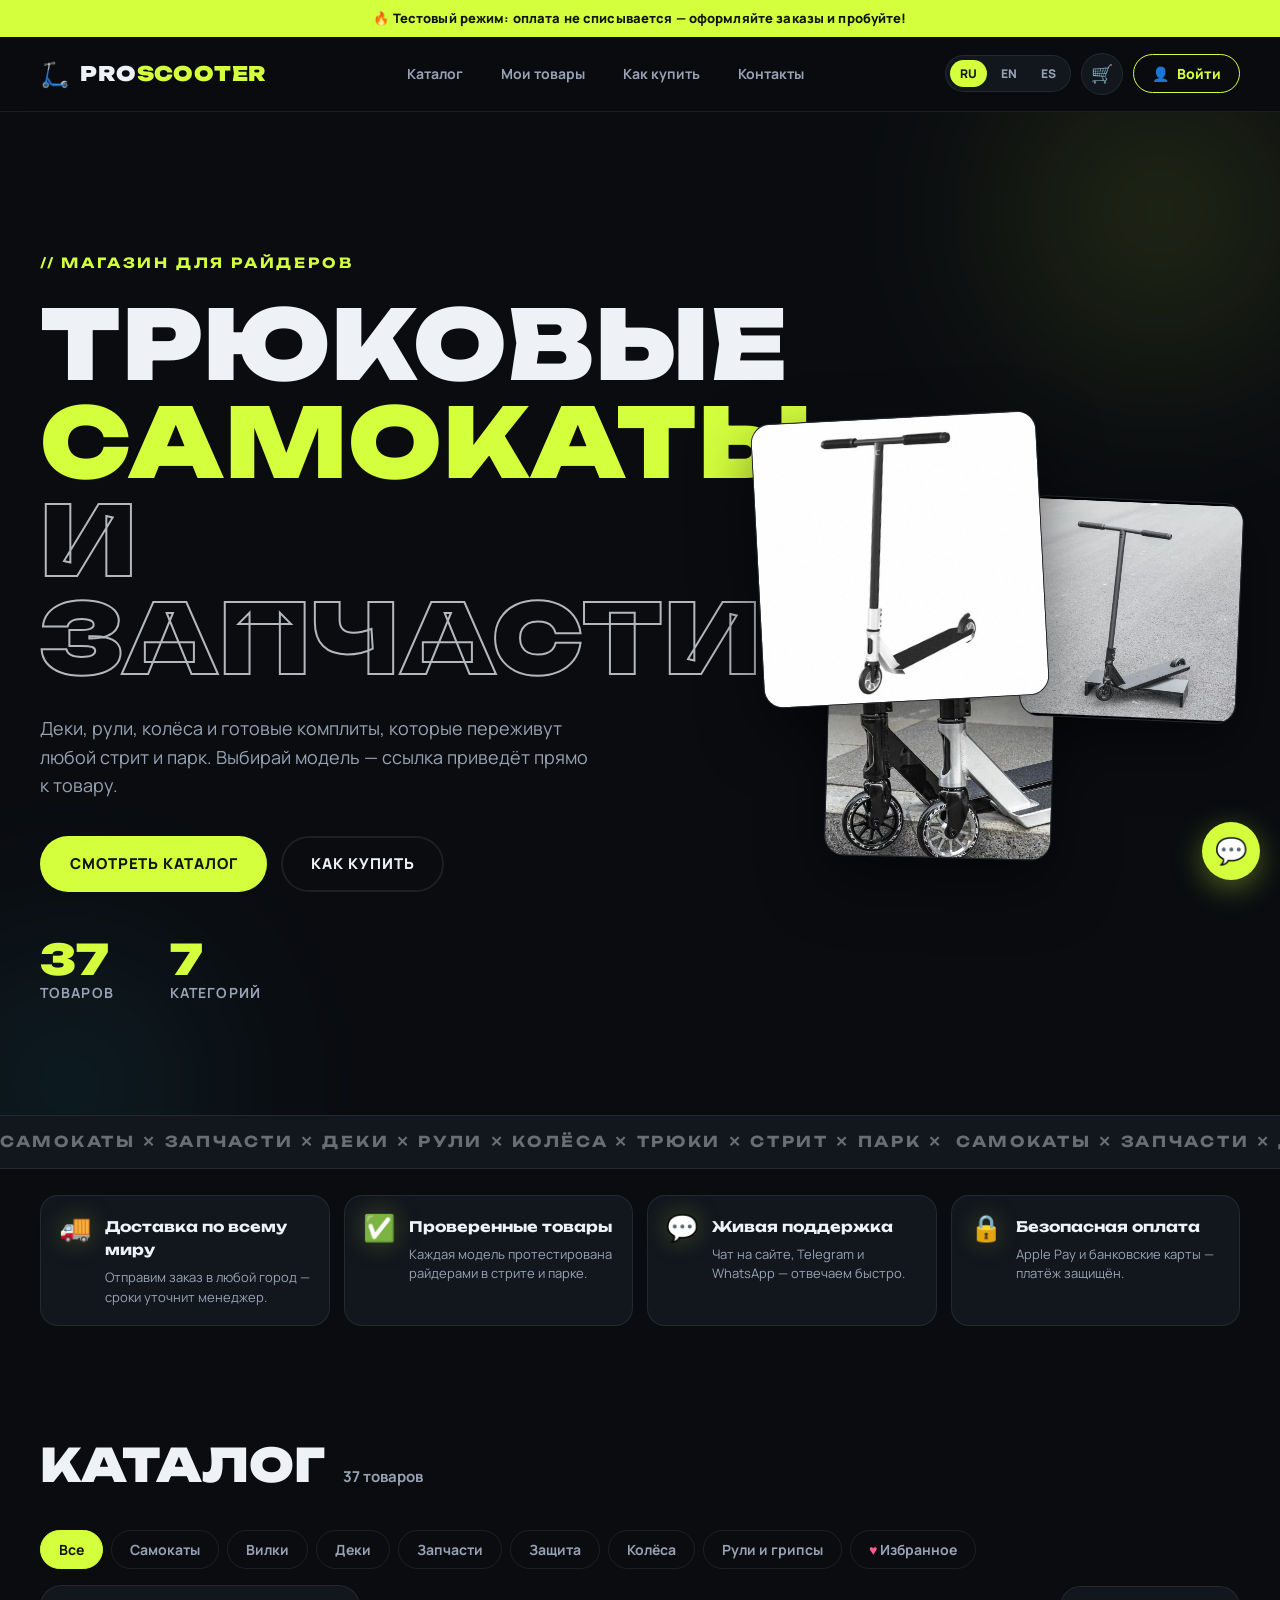
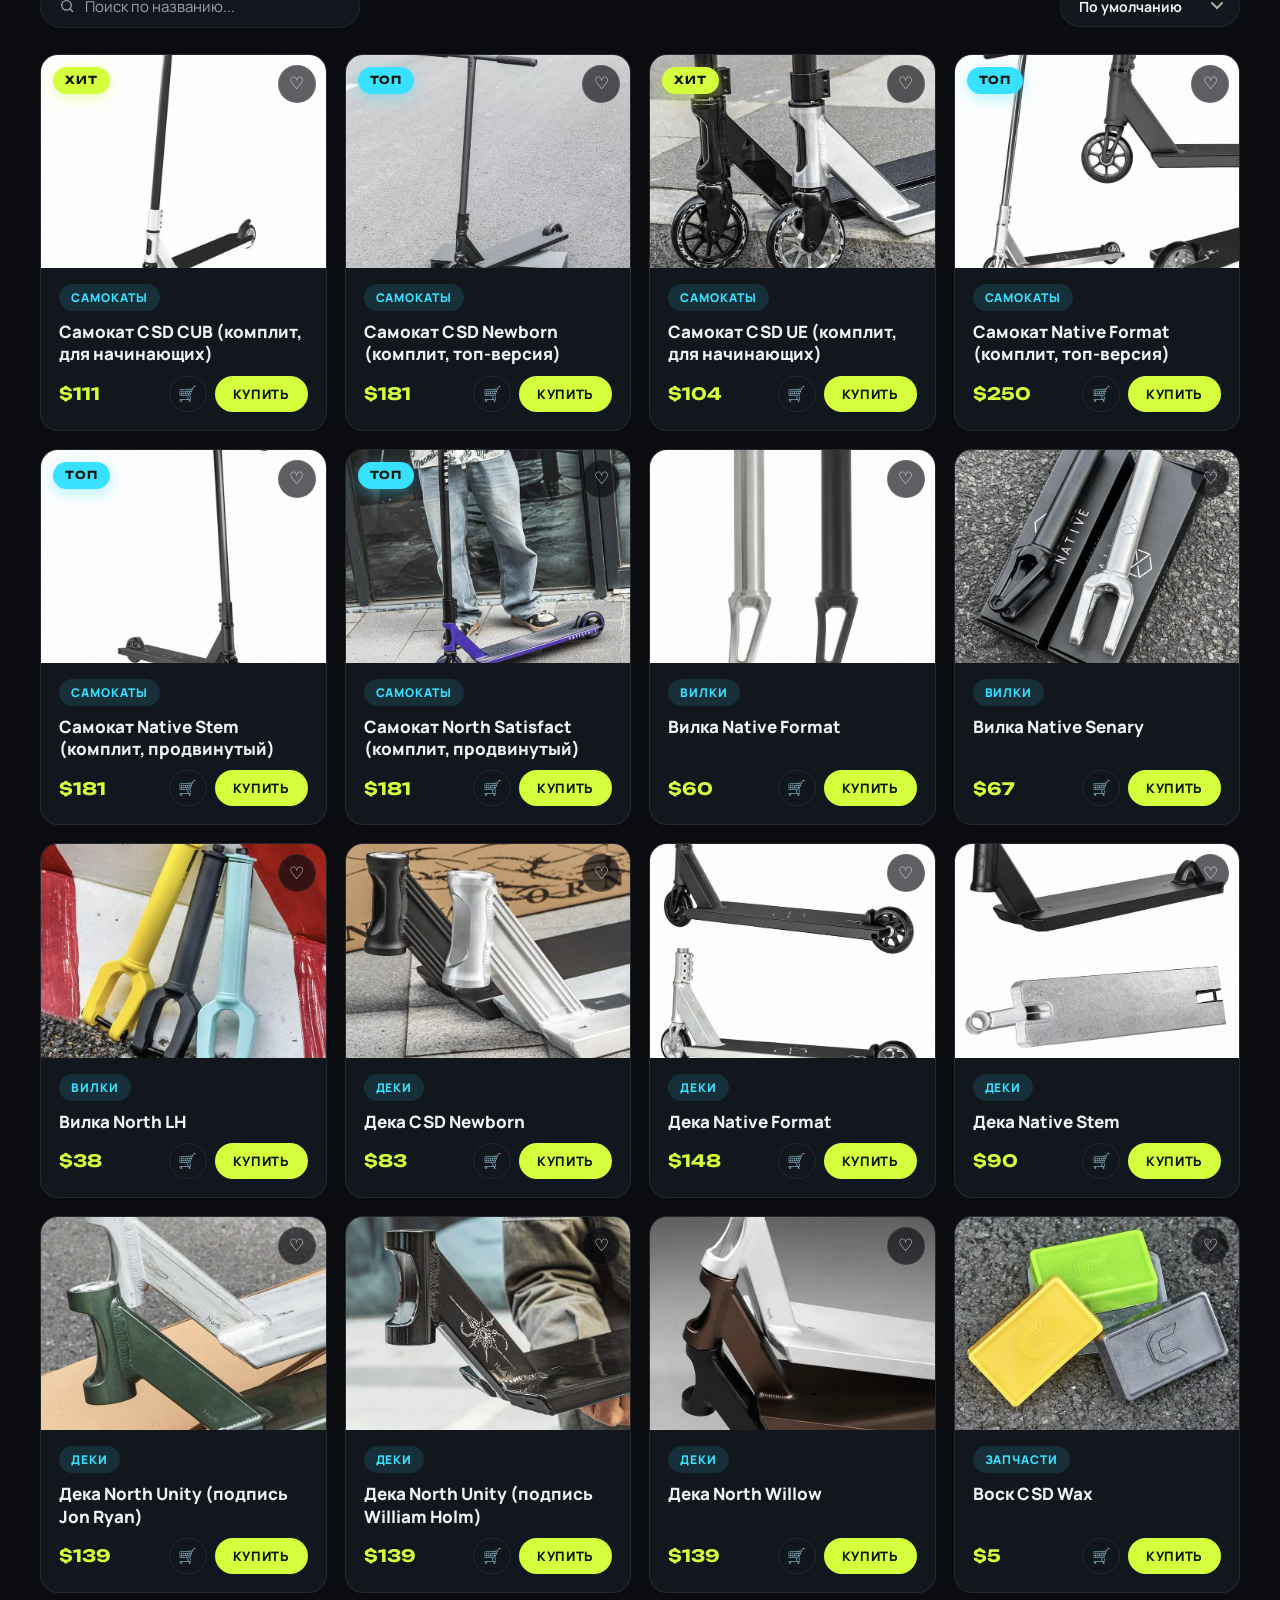
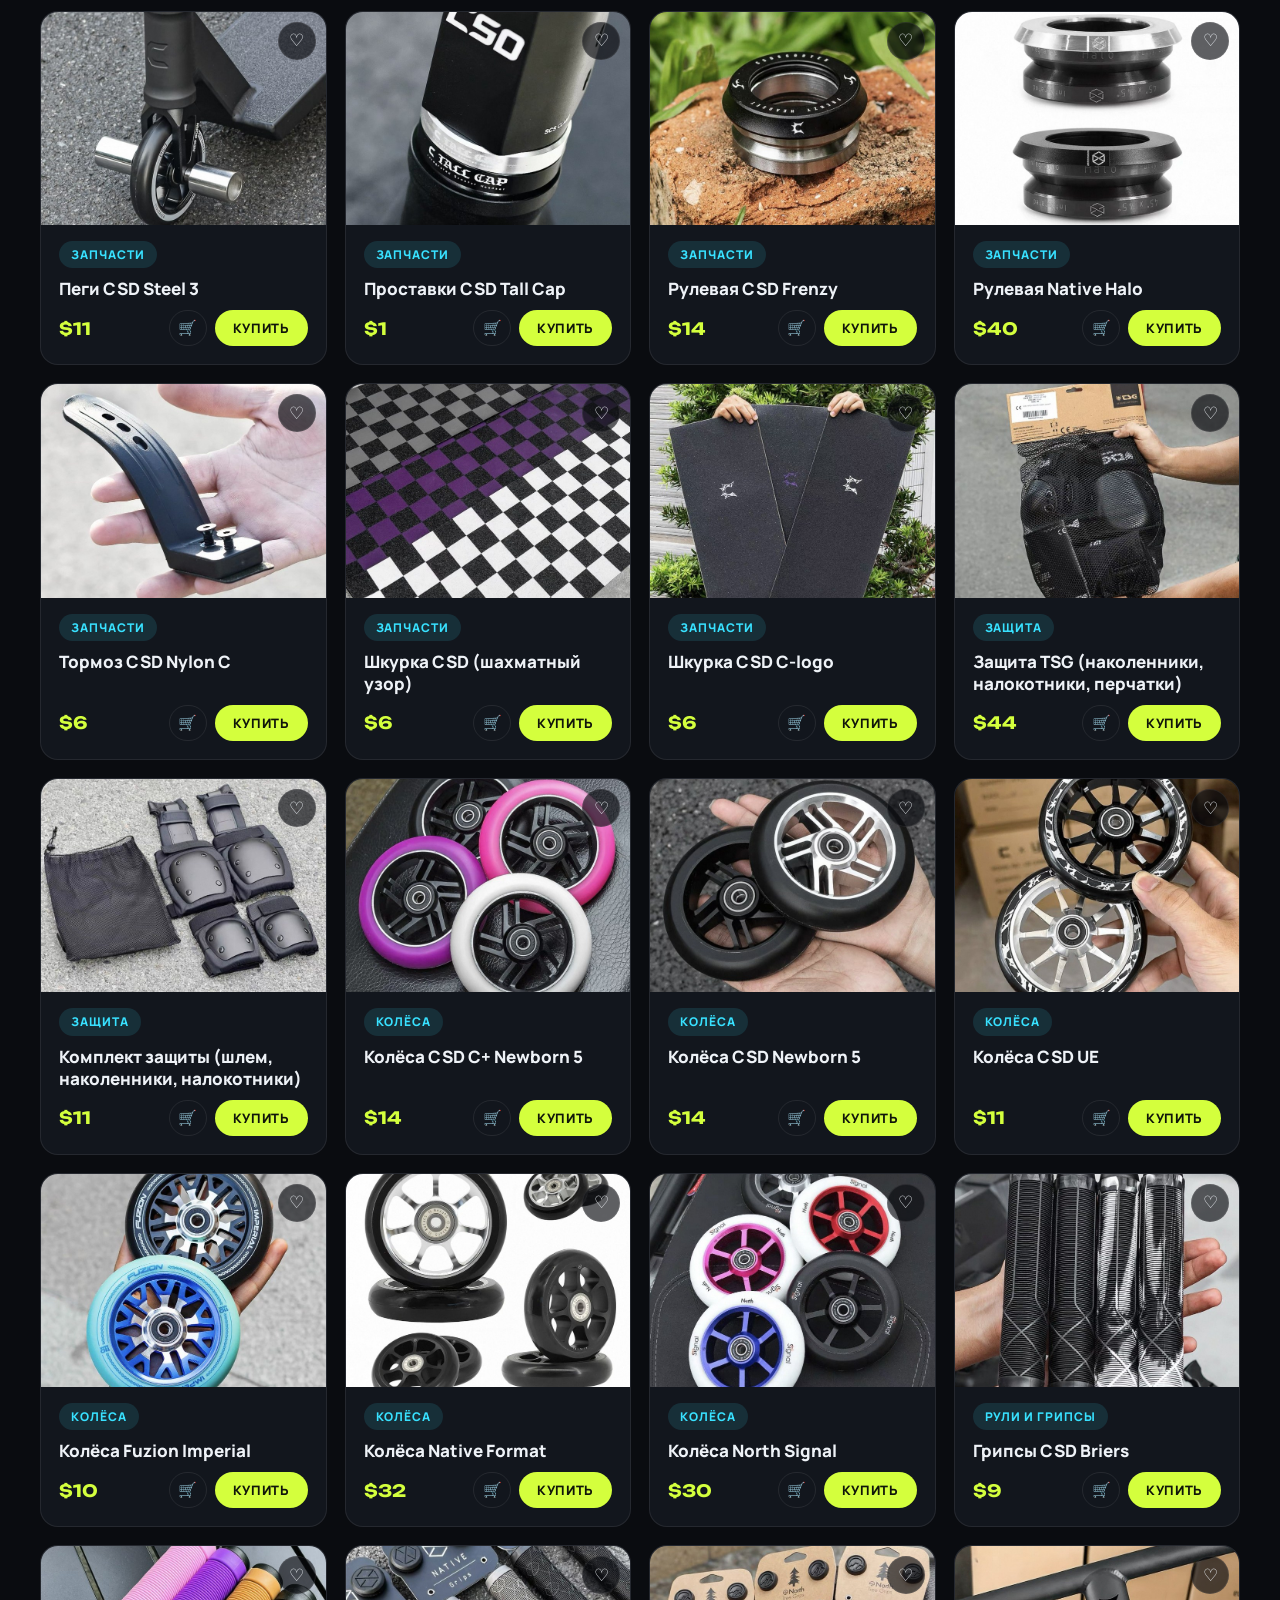
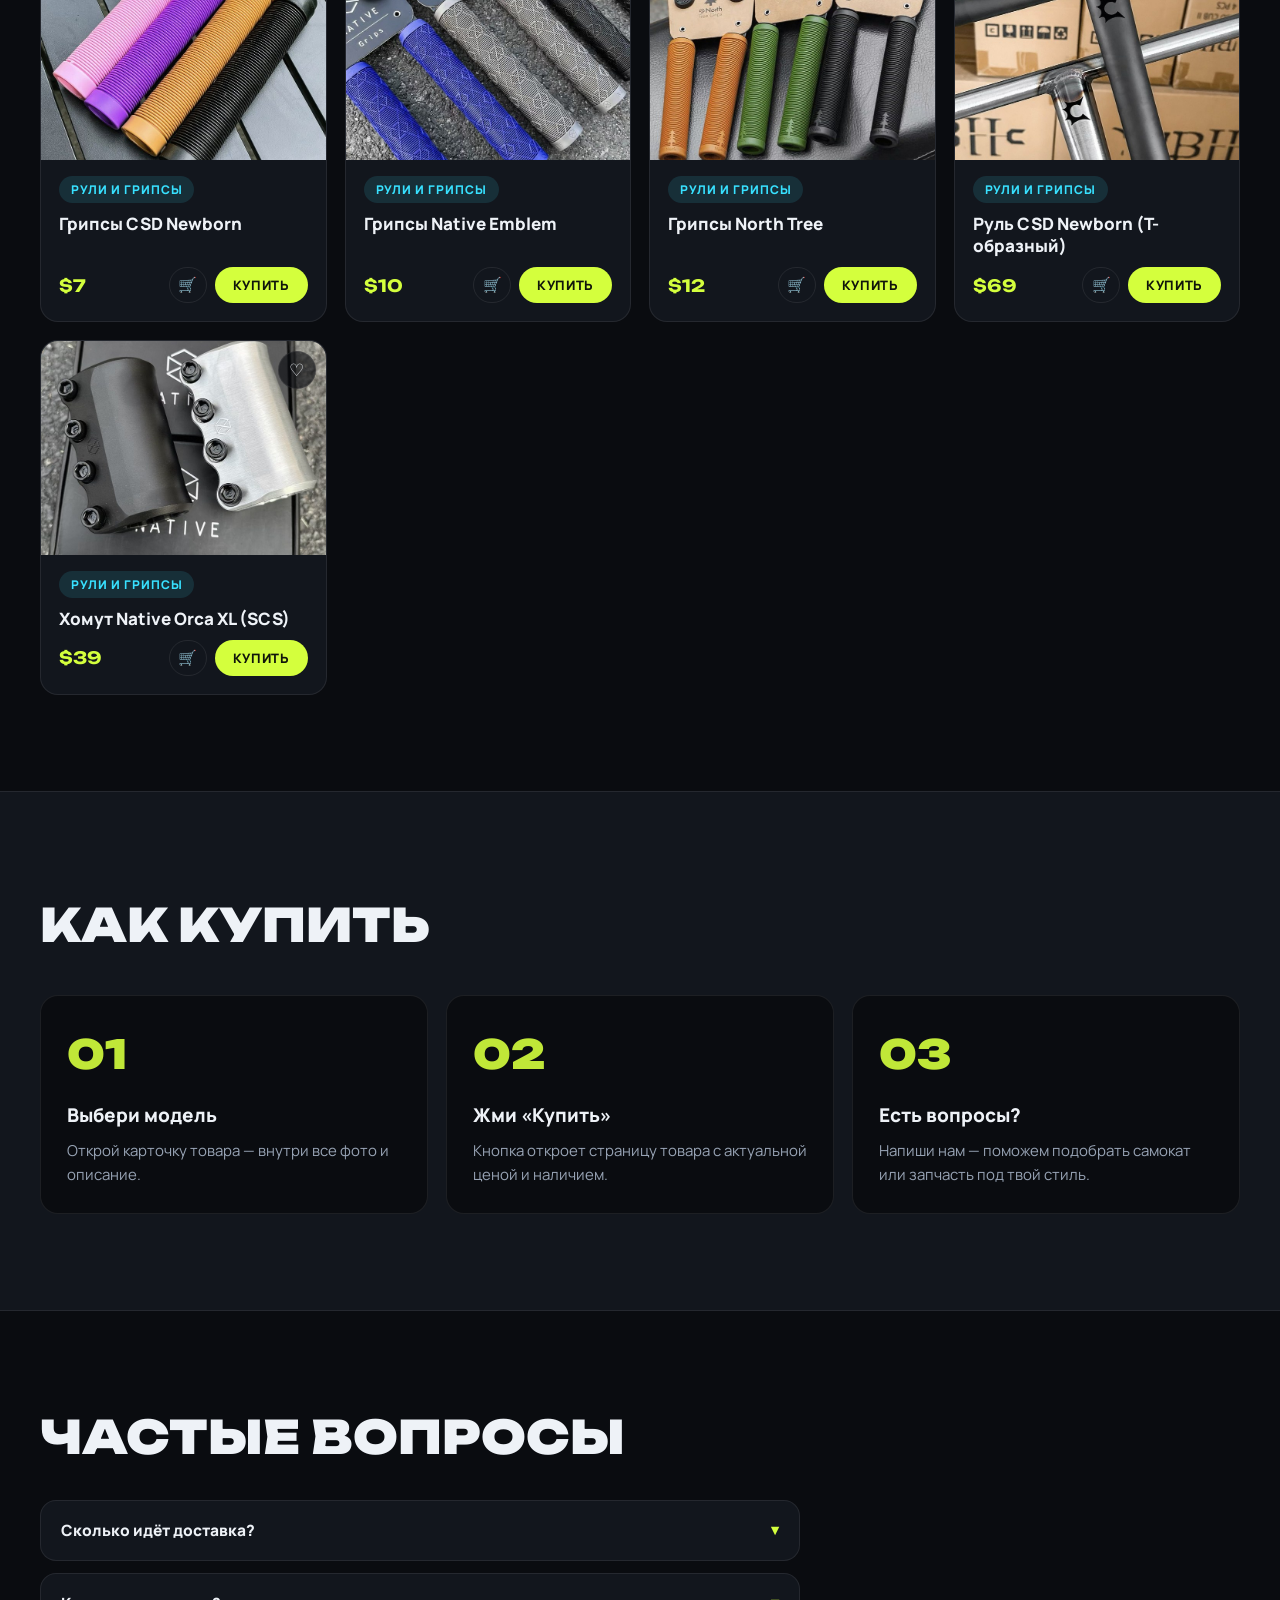
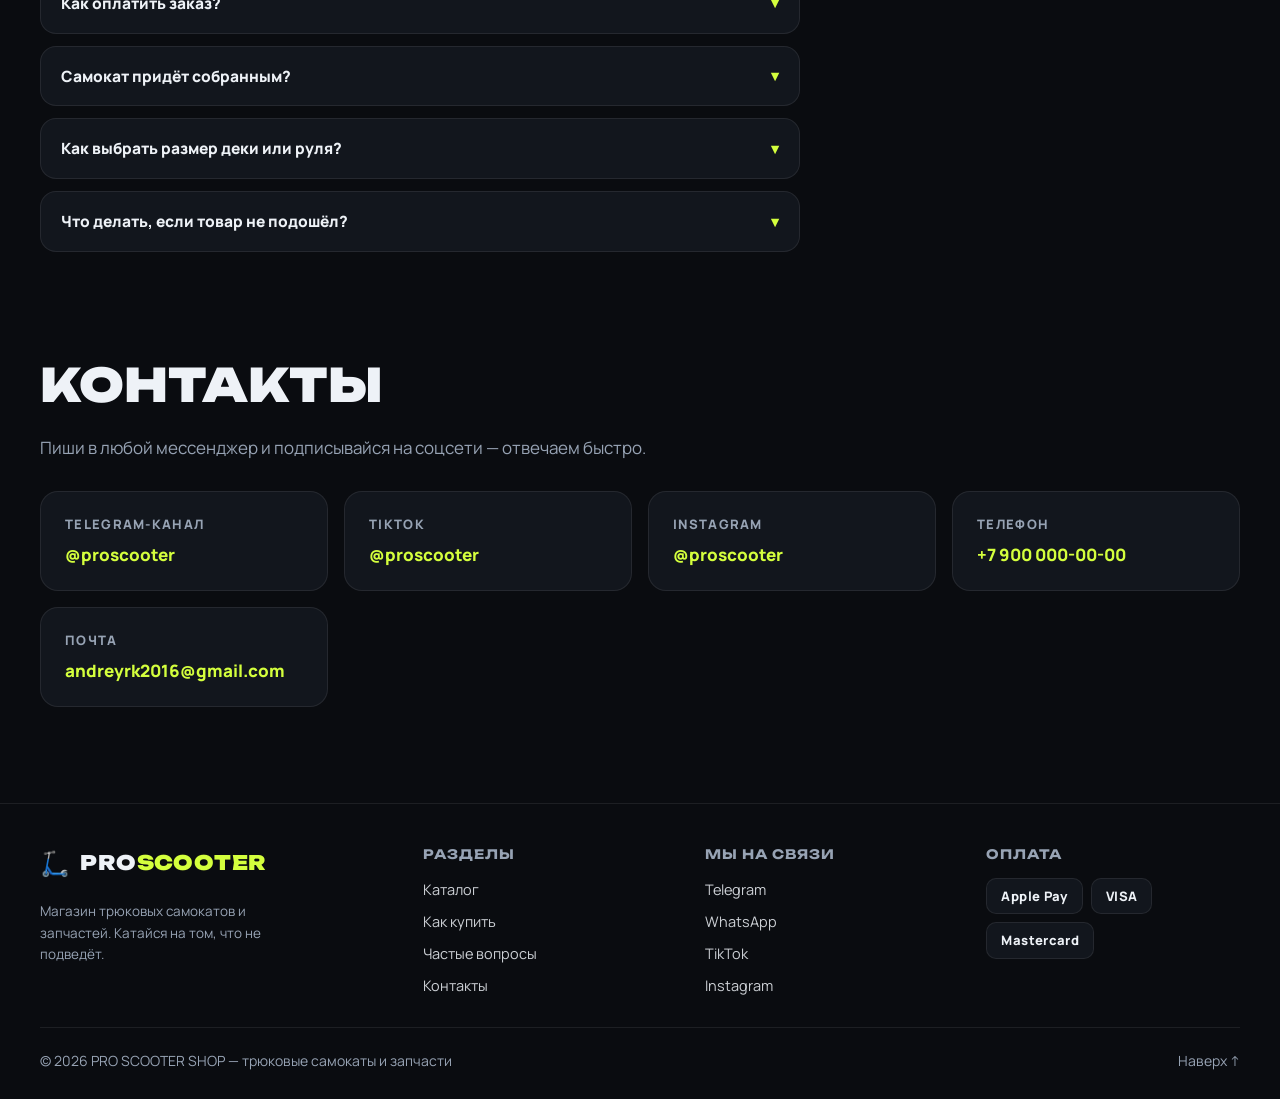
==== commit 2962e3a8: "Данные доставки, быстрые ответы поддержки, ссылки на товары, полоса тестового режима - Оформление за" ====
--- a/index.html
+++ b/index.html
@@ -16,6 +16,8 @@
   <link rel="stylesheet" href="styles.css">
 </head>
 <body>
+
+  <div class="announce"><span data-i18n="announce">🔥 Тестовый режим: оплата не списывается — оформляйте заказы и пробуйте!</span></div>
 
   <header class="topbar" id="top">
     <div class="container topbar__inner">
@@ -267,6 +269,7 @@
         <div class="modal__tag-row">
           <span class="card__tag" id="modal-tag"></span>
           <button type="button" class="modal__fav" id="modal-fav">♡ <span data-i18n="fav_add">В избранное</span></button>
+          <button type="button" class="modal__fav modal__share" id="modal-share" aria-label="Скопировать ссылку">🔗 <span data-i18n="share">Ссылка</span></button>
         </div>
         <h3 class="modal__name" id="modal-name"></h3>
         <p class="modal__price" id="modal-price"></p>
@@ -299,6 +302,13 @@
         <div class="checkout-page__grid">
           <div id="checkout-items"></div>
           <aside class="checkout-aside">
+            <div class="checkout-ship">
+              <h3 class="checkout-ship__title" data-i18n="ship_title">Данные для доставки</h3>
+              <input type="text" id="ship-name" data-i18n-placeholder="ship_name" placeholder="Имя и фамилия" autocomplete="name">
+              <input type="text" id="ship-contact" data-i18n-placeholder="ship_contact" placeholder="Телефон или Telegram" autocomplete="tel">
+              <input type="text" id="ship-address" data-i18n-placeholder="ship_address" placeholder="Адрес доставки (город, улица)" autocomplete="street-address">
+              <p class="auth-error" id="ship-error" hidden data-i18n="ship_err">Заполните имя и контакт — иначе не сможем связаться.</p>
+            </div>
             <div class="cart-total">
               <span data-i18n="cart_total">Итого:</span>
               <span class="checkout-price" id="checkout-total"></span>
@@ -429,6 +439,12 @@
       <a class="support-quick__btn" href="https://wa.me/79000000000" target="_blank" rel="noopener">WhatsApp</a>
     </div>
     <div class="support-msgs" id="support-msgs"></div>
+    <div class="support-chips" id="support-chips">
+      <button type="button" data-msg="sup_chip1" data-i18n="sup_chip1">Доставка</button>
+      <button type="button" data-msg="sup_chip2" data-i18n="sup_chip2">Оплата</button>
+      <button type="button" data-msg="sup_chip3" data-i18n="sup_chip3">Размеры</button>
+      <button type="button" data-msg="sup_chip4" data-i18n="sup_chip4">Хочу заказать</button>
+    </div>
     <form class="support-input" id="support-form">
       <input type="text" id="support-text" placeholder="Ваш вопрос..." autocomplete="off" data-i18n-placeholder="sup_ph">
       <button type="submit" class="support-send" aria-label="Отправить">➤</button>
--- a/styles.css
+++ b/styles.css
@@ -399,6 +399,40 @@
   background: var(--panel);
 }
 
+.checkout-ship {
+  display: flex;
+  flex-direction: column;
+  gap: 10px;
+  padding-bottom: 16px;
+  margin-bottom: 6px;
+  border-bottom: 1px solid var(--line);
+}
+
+.checkout-ship__title {
+  margin: 0 0 2px;
+  font-family: var(--font-display);
+  font-size: 14px;
+  font-weight: 700;
+}
+
+.checkout-ship input {
+  padding: 12px 14px;
+  border-radius: 12px;
+  border: 1px solid var(--line);
+  background: var(--panel-2);
+  color: var(--text);
+  font-family: var(--font-body);
+  font-size: 14.5px;
+  outline: none;
+  transition: border-color 0.15s ease;
+}
+
+.checkout-ship input:focus { border-color: var(--accent); }
+
+.checkout-ship input.is-invalid { border-color: #ff6b6b; }
+
+.checkout-ship input::placeholder { color: var(--muted); }
+
 .checkout-card {
   display: flex;
   gap: 16px;
@@ -553,9 +587,13 @@
 .modal__tag-row {
   display: flex;
   align-items: center;
-  justify-content: space-between;
   gap: 10px;
-}
+  flex-wrap: wrap;
+}
+
+.modal__tag-row .modal__fav { margin-left: auto; }
+
+.modal__tag-row .modal__share { margin-left: 0; }
 
 .modal__fav {
   border: 1px solid var(--line);
@@ -1735,6 +1773,36 @@
   overflow-y: auto;
 }
 
+.support-chips {
+  display: flex;
+  gap: 6px;
+  padding: 8px 12px;
+  border-top: 1px solid var(--line);
+  overflow-x: auto;
+  scrollbar-width: none;
+}
+
+.support-chips::-webkit-scrollbar { display: none; }
+
+.support-chips button {
+  padding: 6px 12px;
+  border-radius: 999px;
+  border: 1px solid var(--line);
+  background: var(--panel-2);
+  color: var(--muted);
+  font-family: var(--font-body);
+  font-weight: 700;
+  font-size: 12.5px;
+  white-space: nowrap;
+  cursor: pointer;
+  transition: all 0.15s ease;
+}
+
+.support-chips button:hover {
+  border-color: var(--accent);
+  color: var(--accent);
+}
+
 .sup-msg {
   max-width: 85%;
   padding: 9px 13px;
@@ -2105,3 +2173,15 @@
   border: 2px solid var(--bg);
 }
 ::-webkit-scrollbar-thumb:hover { background: #3a4234; }
+
+/* Полоса «тестовый режим» */
+
+.announce {
+  background: var(--accent);
+  color: var(--accent-ink);
+  text-align: center;
+  font-weight: 800;
+  font-size: 13px;
+  padding: 8px 16px;
+  letter-spacing: 0.01em;
+}
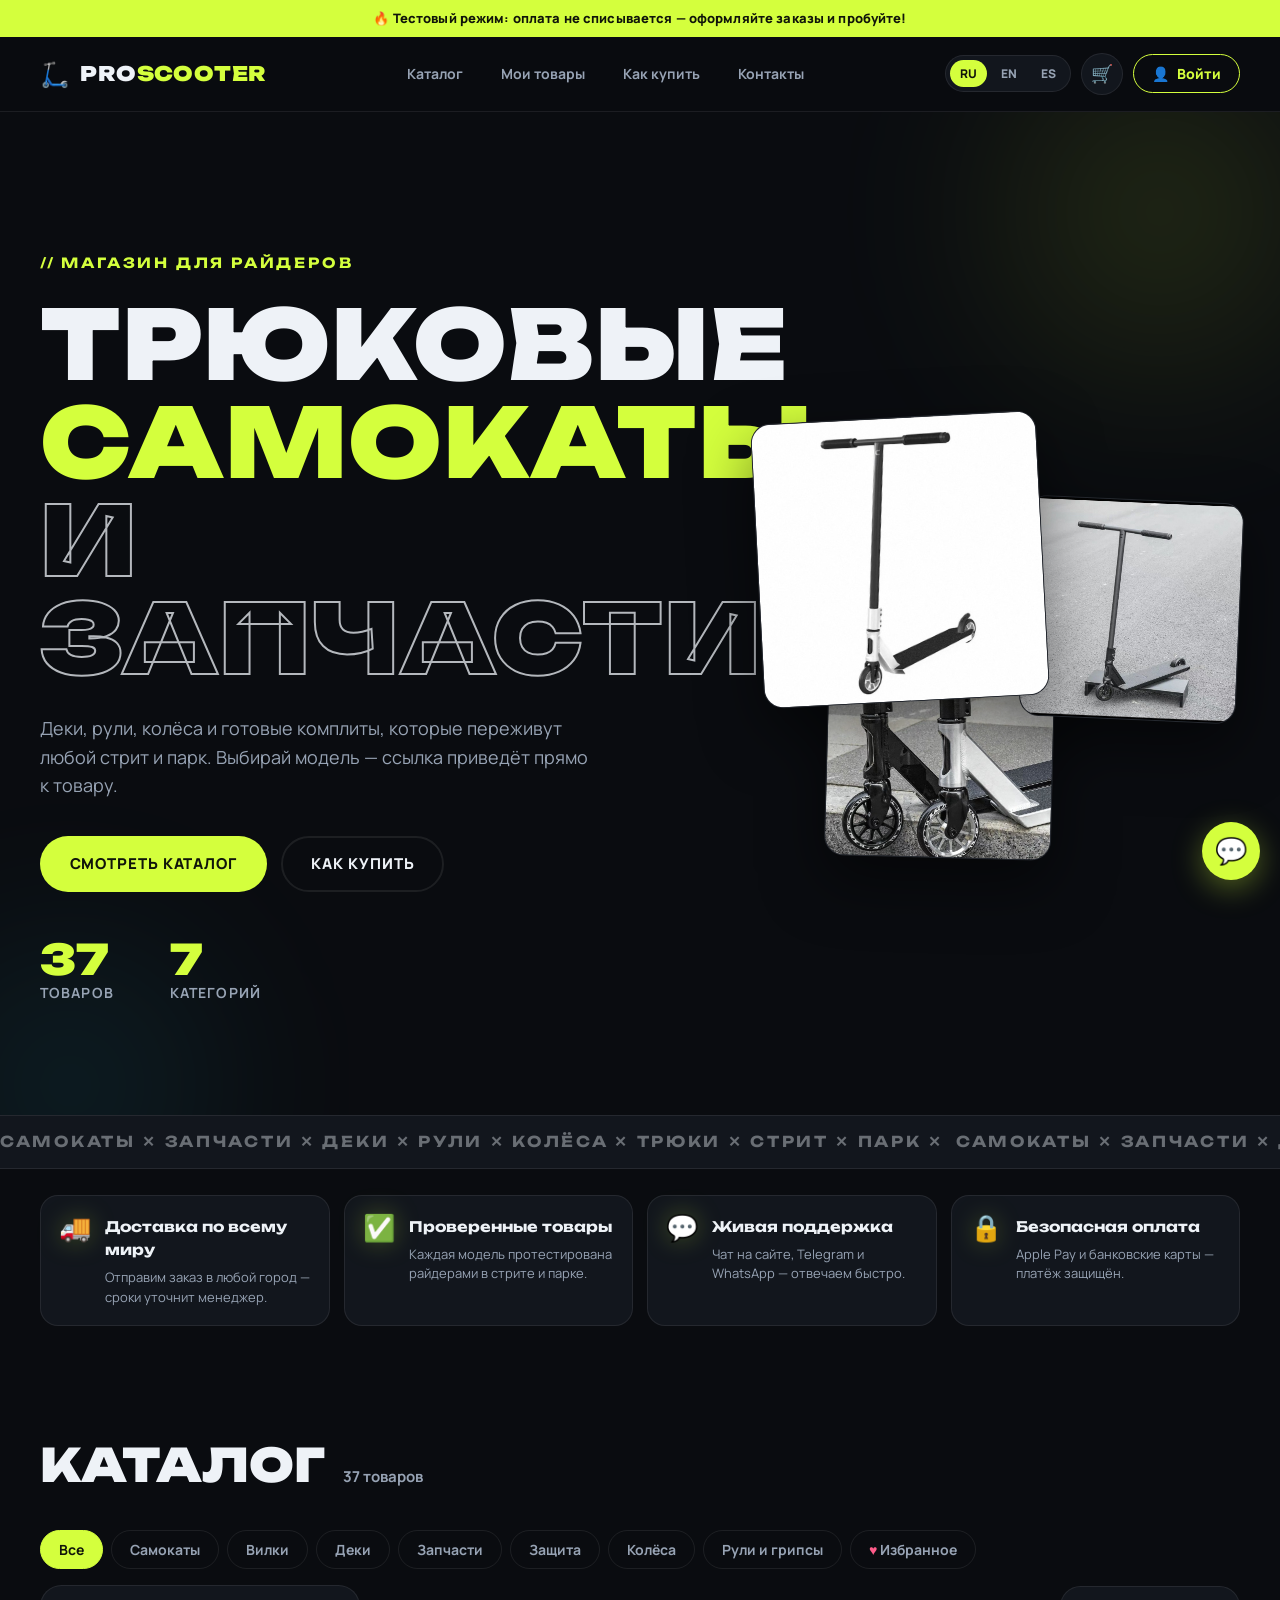
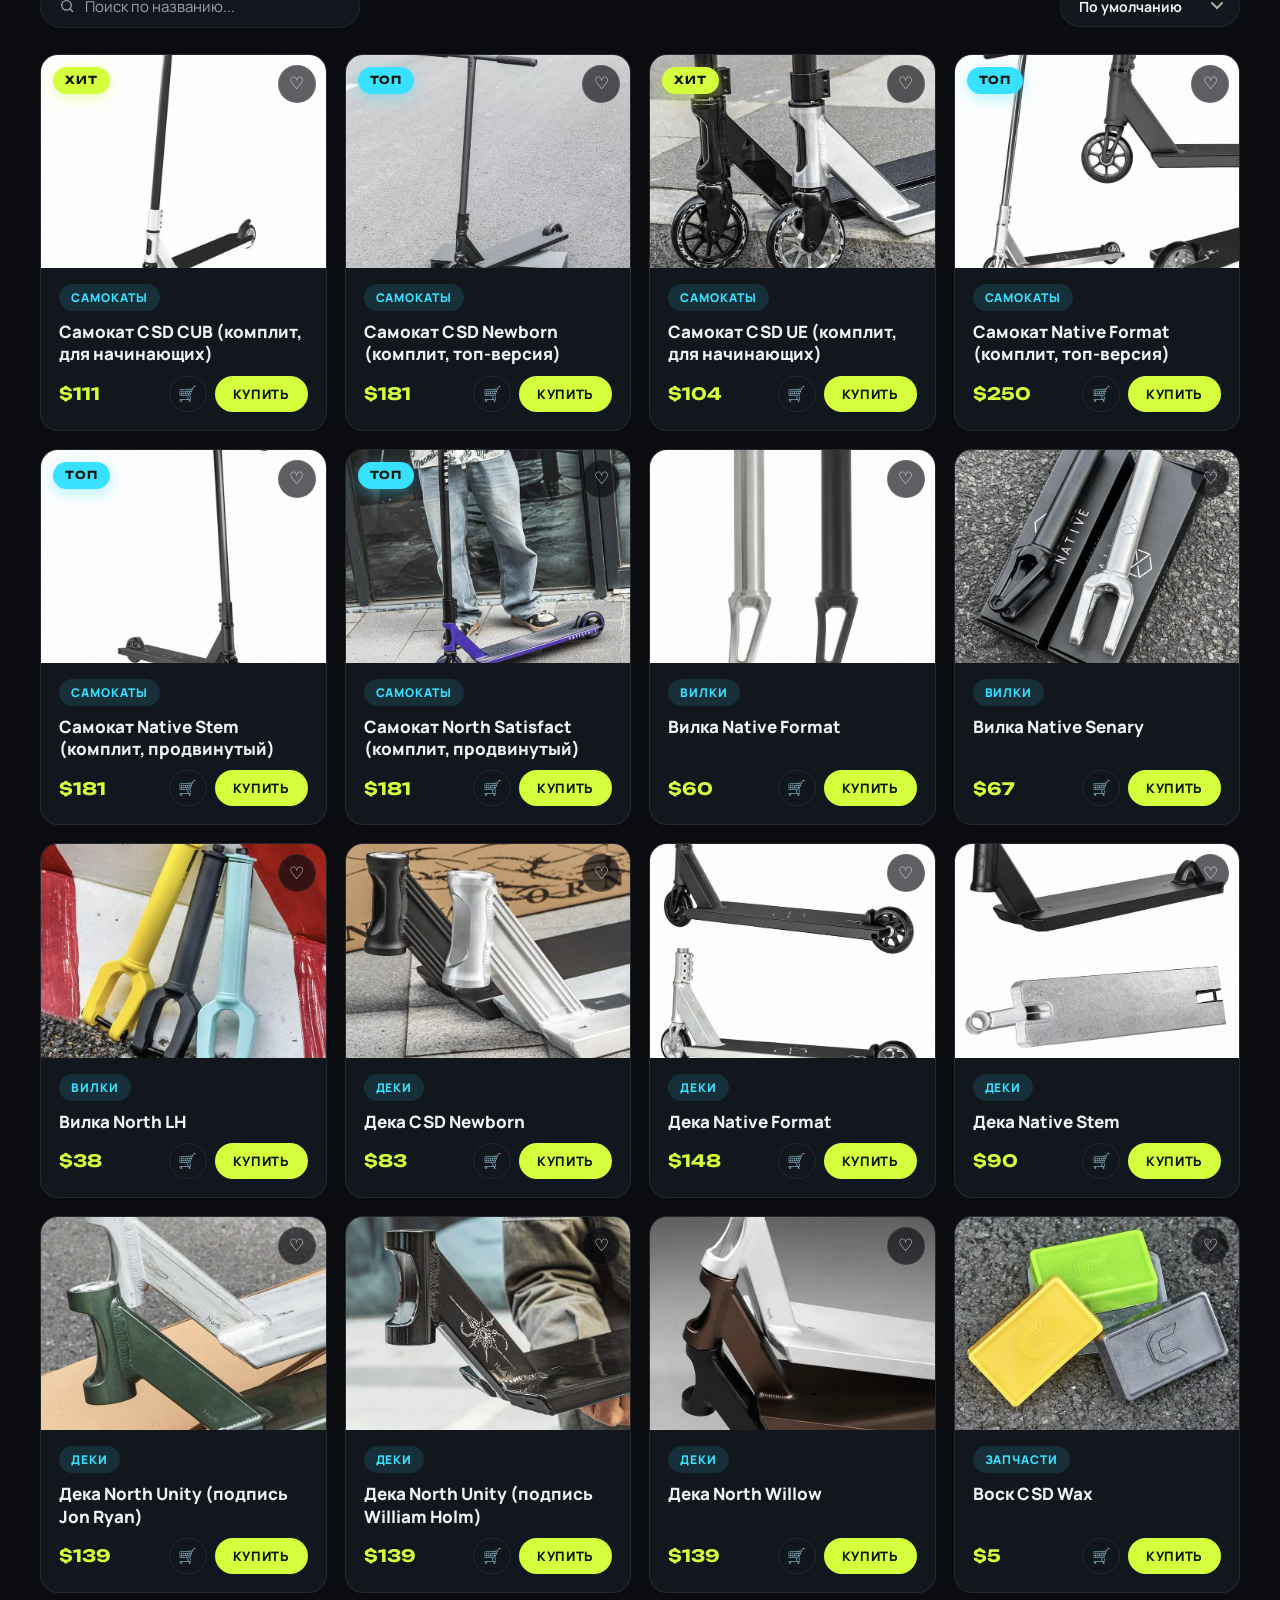
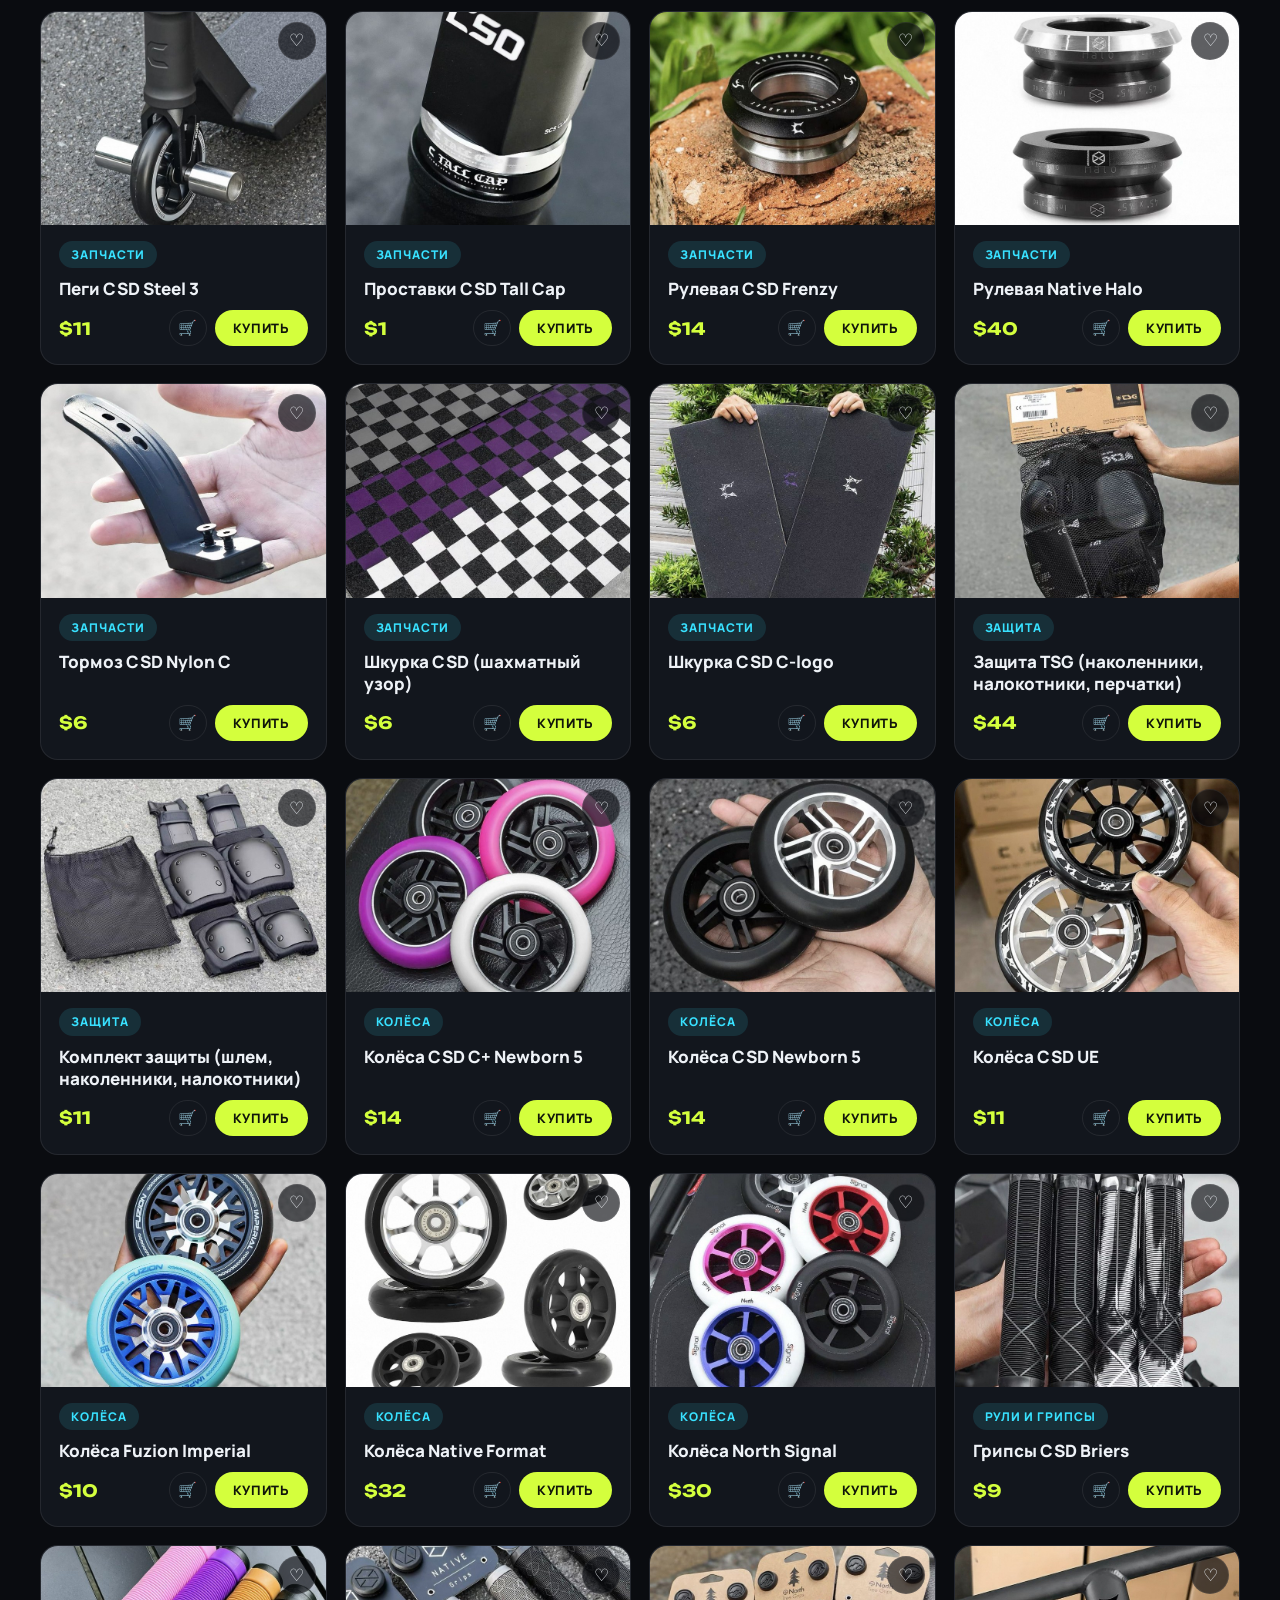
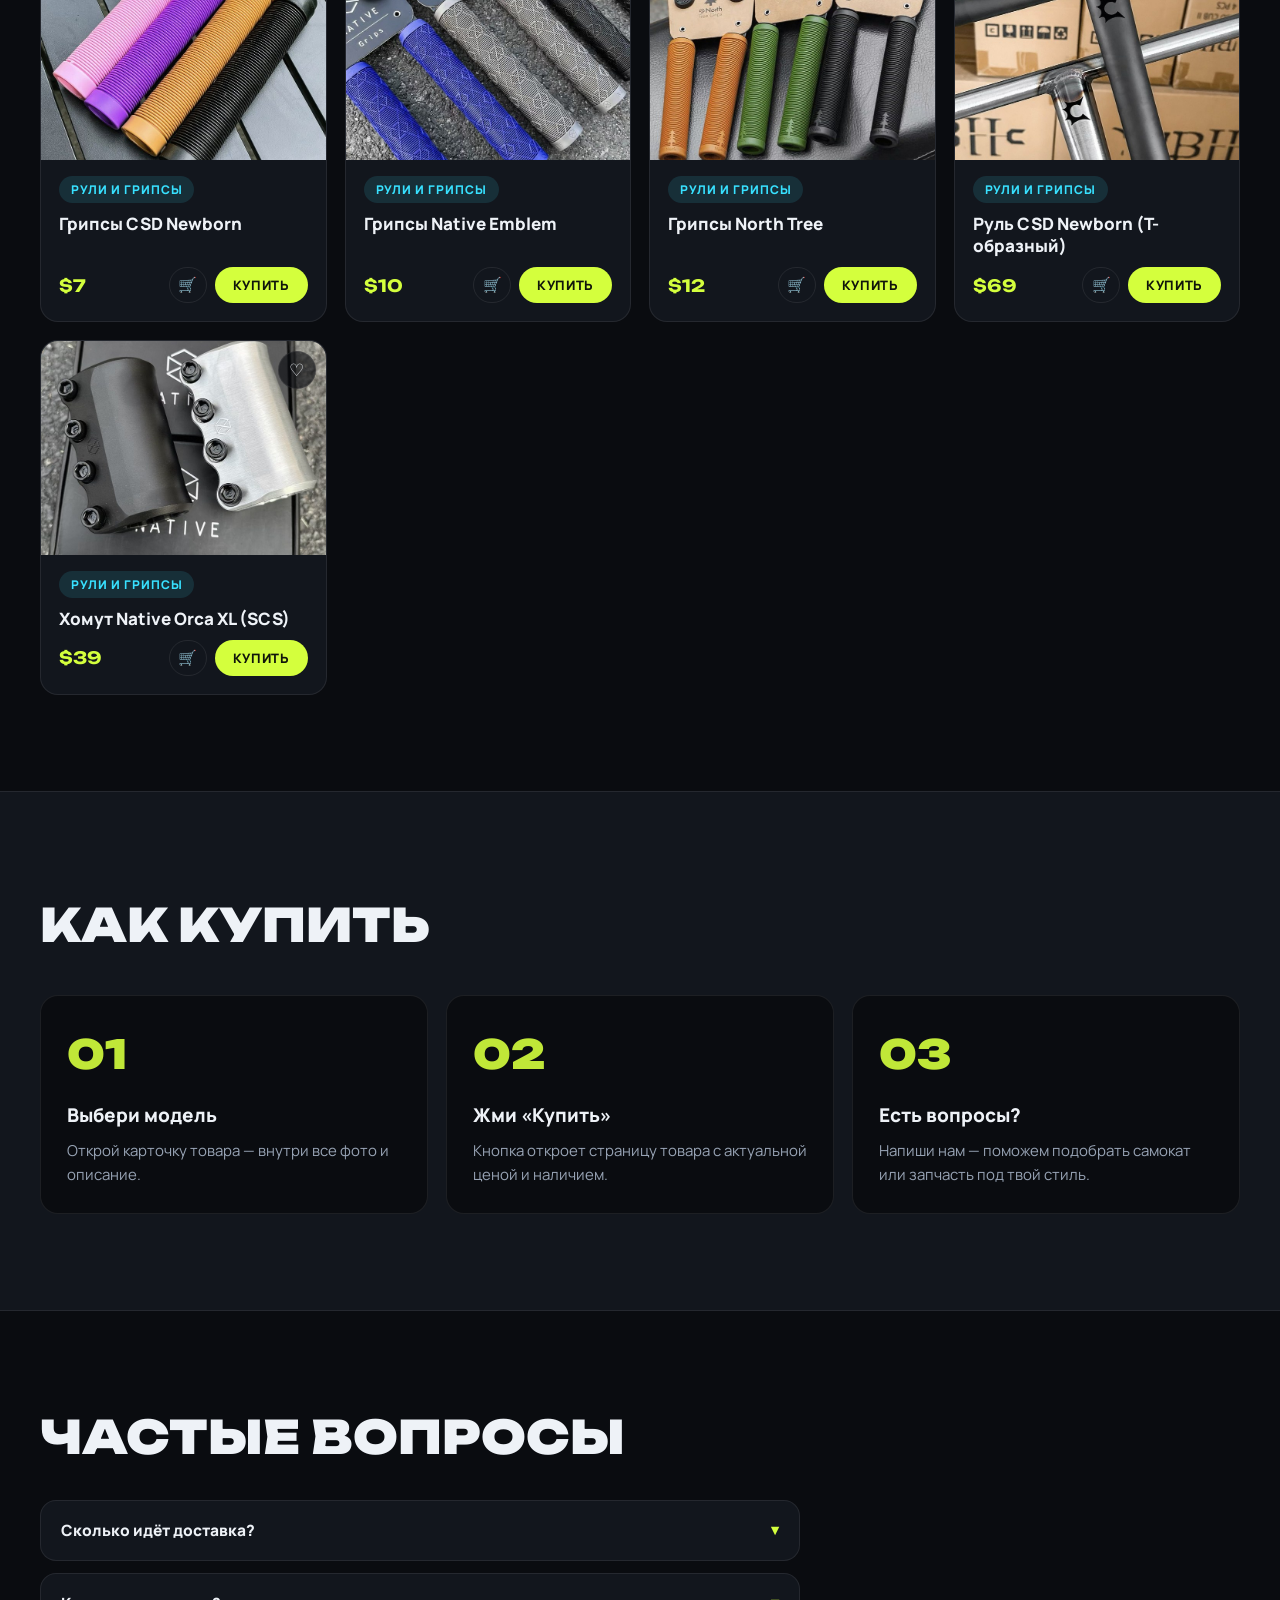
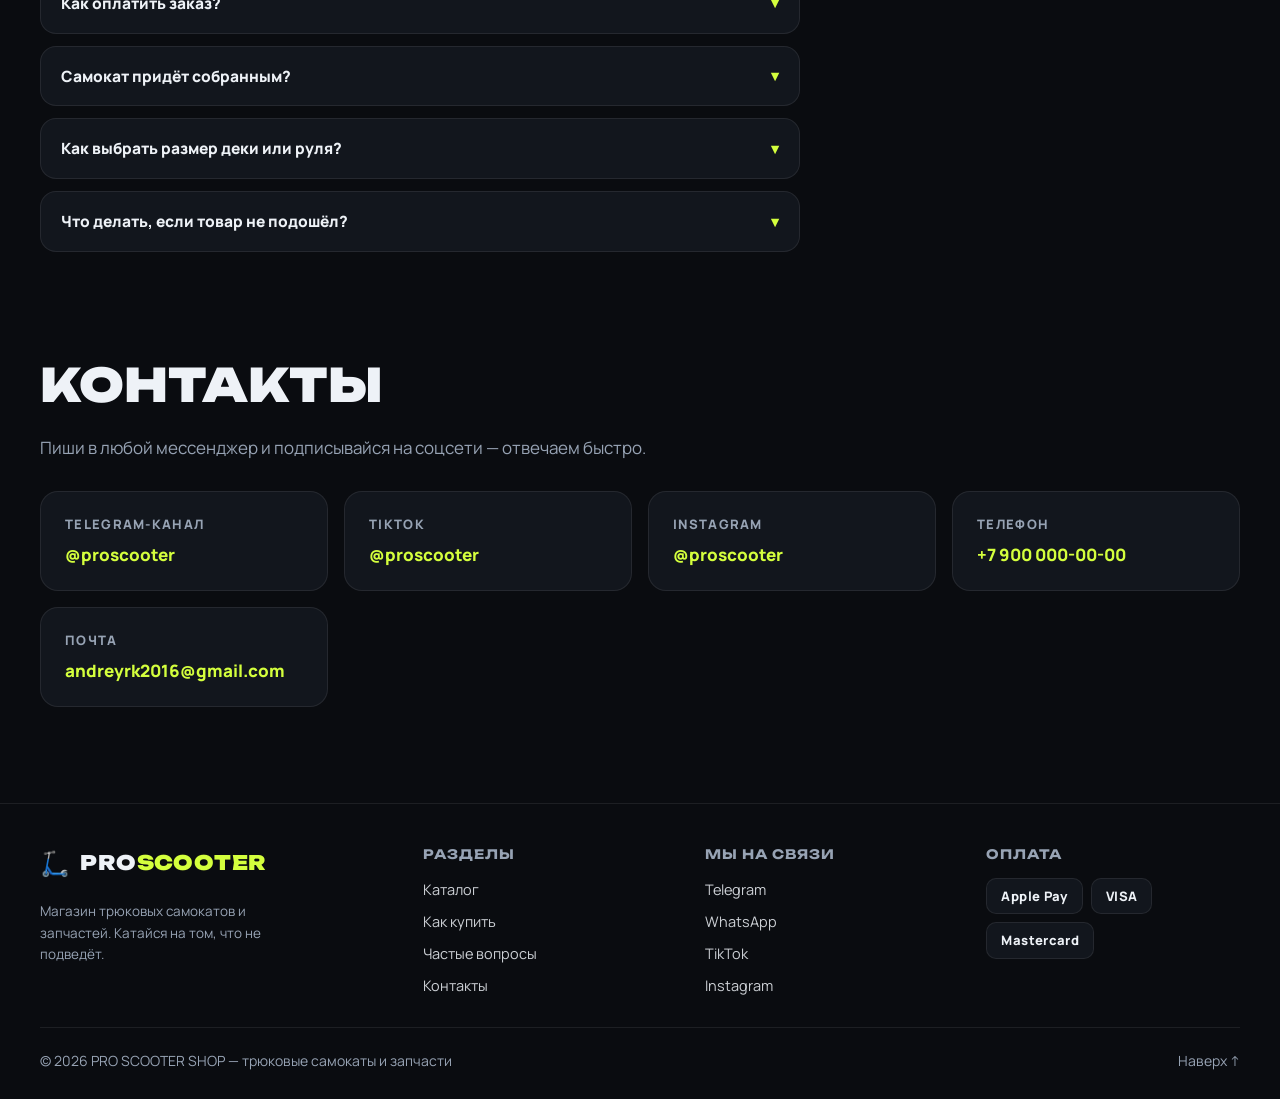
==== commit 4846dbdd: "Оформить заказ можно только после входа в аккаунт Гостю при «Купить» или «Оформить заказ» показывает" ====
--- a/index.html
+++ b/index.html
@@ -134,6 +134,13 @@
         </div>
         <div class="grid" id="grid"></div>
         <p class="empty" id="empty" hidden data-i18n="empty">Ничего не найдено. Попробуйте изменить запрос или категорию.</p>
+      </div>
+    </section>
+
+    <section class="viewed" id="viewed" hidden>
+      <div class="container">
+        <h2 class="section-title" data-i18n="viewed_title">Недавно смотрели</h2>
+        <div class="related-strip related-strip--viewed" id="viewed-strip"></div>
       </div>
     </section>
 
@@ -273,6 +280,7 @@
         </div>
         <h3 class="modal__name" id="modal-name"></h3>
         <p class="modal__price" id="modal-price"></p>
+        <p class="modal__avail" data-i18n="avail">🚚 Под заказ · доставка 2–4 недели</p>
         <div class="modal__variants" id="modal-variants" hidden>
           <span class="modal__variants-label" data-i18n="color_label">Цвет:</span>
           <div class="variant-chips" id="variant-chips"></div>
@@ -305,9 +313,9 @@
             <div class="checkout-ship">
               <h3 class="checkout-ship__title" data-i18n="ship_title">Данные для доставки</h3>
               <input type="text" id="ship-name" data-i18n-placeholder="ship_name" placeholder="Имя и фамилия" autocomplete="name">
-              <input type="text" id="ship-contact" data-i18n-placeholder="ship_contact" placeholder="Телефон или Telegram" autocomplete="tel">
-              <input type="text" id="ship-address" data-i18n-placeholder="ship_address" placeholder="Адрес доставки (город, улица)" autocomplete="street-address">
-              <p class="auth-error" id="ship-error" hidden data-i18n="ship_err">Заполните имя и контакт — иначе не сможем связаться.</p>
+              <input type="text" id="ship-contact" data-i18n-placeholder="ship_contact" placeholder="Телефон, Telegram или почта" autocomplete="tel">
+              <input type="text" id="ship-address" data-i18n-placeholder="ship_address" placeholder="Адрес: город, улица, дом, квартира" autocomplete="street-address">
+              <p class="auth-error" id="ship-error" hidden></p>
             </div>
             <div class="cart-total">
               <span data-i18n="cart_total">Итого:</span>
@@ -338,6 +346,19 @@
     </div>
   </section>
 
+  <section class="checkout-page" id="orders-page" hidden>
+    <div class="checkout-page__inner">
+      <button type="button" class="checkout-page__back" id="orders-close" data-i18n="back">← Назад</button>
+      <h2 class="section-title checkout-page__title">🛴 <span data-i18n="my_orders">Мои товары</span></h2>
+      <div class="orders-page__list" id="orders-page-list"></div>
+      <div class="orders-page__empty" id="orders-page-empty" hidden>
+        <span class="orders-page__empty-icon">📦</span>
+        <p data-i18n="orders_empty">Вы пока ничего не покупали.</p>
+        <button type="button" class="btn btn--accent" id="orders-to-catalog" data-i18n="btn_catalog">Смотреть каталог</button>
+      </div>
+    </div>
+  </section>
+
   <dialog class="modal cart-modal" id="cart-modal">
     <div class="auth-box">
       <button class="modal__close" id="cart-close" aria-label="Закрыть">✕</button>
@@ -359,70 +380,106 @@
       <button class="modal__close" id="auth-close" aria-label="Закрыть">✕</button>
 
       <div id="auth-forms">
+        <div class="auth-head">
+          <span class="auth-head__icon">🛴</span>
+          <h3 class="auth-title" data-i18n="auth_title">Вход в профиль</h3>
+        </div>
+        <p class="auth-note auth-note--attn" id="auth-buy-note" data-i18n="auth_buy_note" hidden>🔒 Оформить заказ можно после входа — войдите или создайте аккаунт</p>
         <div class="auth-tabs">
           <button type="button" class="auth-tab is-active" id="tab-login" data-i18n="auth_login">Войти</button>
           <button type="button" class="auth-tab" id="tab-register" data-i18n="auth_register">Регистрация</button>
         </div>
+        <form id="login-form">
+          <label class="auth-field">
+            <span class="auth-field__icon">✉️</span>
+            <input type="email" id="login-email" data-i18n-placeholder="auth_email" placeholder="Email" required autocomplete="email">
+          </label>
+          <label class="auth-field">
+            <span class="auth-field__icon">🔒</span>
+            <input type="password" id="login-pass" data-i18n-placeholder="auth_pass" placeholder="Пароль" required autocomplete="current-password">
+          </label>
+          <p class="auth-error" id="auth-error" hidden></p>
+          <div class="auth-actions">
+            <button type="submit" class="btn btn--accent btn--full" data-i18n="auth_login">Войти</button>
+          </div>
+        </form>
+        <form id="register-form" hidden>
+          <label class="auth-field">
+            <span class="auth-field__icon">😎</span>
+            <input type="text" id="reg-name" data-i18n-placeholder="auth_nick" placeholder="Ник" required autocomplete="nickname">
+          </label>
+          <label class="auth-field">
+            <span class="auth-field__icon">✉️</span>
+            <input type="email" id="reg-email" data-i18n-placeholder="auth_email" placeholder="Email" required autocomplete="email">
+          </label>
+          <label class="auth-field">
+            <span class="auth-field__icon">🔒</span>
+            <input type="password" id="reg-pass" data-i18n-placeholder="auth_pass" placeholder="Пароль (от 6 символов)" required minlength="6" autocomplete="new-password">
+          </label>
+          <label class="auth-field">
+            <span class="auth-field__icon">🔒</span>
+            <input type="password" id="reg-pass2" data-i18n-placeholder="auth_pass2" placeholder="Пароль ещё раз" required autocomplete="new-password">
+          </label>
+          <p class="auth-error" id="reg-error" hidden></p>
+          <div class="auth-actions">
+            <button type="submit" class="btn btn--accent btn--full" data-i18n="auth_next">Далее →</button>
+          </div>
+        </form>
+        <div class="auth-divider"><span data-i18n="auth_or">или</span></div>
         <button type="button" class="auth-google" id="auth-google">
-          <svg width="18" height="18" viewBox="0 0 48 48"><path fill="#FFC107" d="M43.6 20.1H42V20H24v8h11.3C33.7 32.7 29.2 36 24 36c-6.6 0-12-5.4-12-12s5.4-12 12-12c3.1 0 5.9 1.2 8 3l5.7-5.7C34 5.9 29.3 4 24 4 13 4 4 13 4 24s9 20 20 20 20-9 20-20c0-1.3-.1-2.6-.4-3.9z"/><path fill="#FF3D00" d="M6.3 14.7l6.6 4.8C14.7 15.1 19 12 24 12c3.1 0 5.9 1.2 8 3l5.7-5.7C34 5.9 29.3 4 24 4 16.3 4 9.7 8.3 6.3 14.7z"/><path fill="#4CAF50" d="M24 44c5.2 0 9.9-2 13.4-5.2l-6.2-5.2C29.2 35.1 26.7 36 24 36c-5.2 0-9.6-3.3-11.3-8l-6.5 5C9.5 39.6 16.2 44 24 44z"/><path fill="#1976D2" d="M43.6 20.1H42V20H24v8h11.3c-.8 2.2-2.2 4.2-4.1 5.6l6.2 5.2C36.9 39.2 44 34 44 24c0-1.3-.1-2.6-.4-3.9z"/></svg>
+          <svg width="19" height="19" viewBox="0 0 48 48"><path fill="#FFC107" d="M43.6 20.1H42V20H24v8h11.3C33.7 32.7 29.2 36 24 36c-6.6 0-12-5.4-12-12s5.4-12 12-12c3.1 0 5.9 1.2 8 3l5.7-5.7C34 5.9 29.3 4 24 4 13 4 4 13 4 24s9 20 20 20 20-9 20-20c0-1.3-.1-2.6-.4-3.9z"/><path fill="#FF3D00" d="M6.3 14.7l6.6 4.8C14.7 15.1 19 12 24 12c3.1 0 5.9 1.2 8 3l5.7-5.7C34 5.9 29.3 4 24 4 16.3 4 9.7 8.3 6.3 14.7z"/><path fill="#4CAF50" d="M24 44c5.2 0 9.9-2 13.4-5.2l-6.2-5.2C29.2 35.1 26.7 36 24 36c-5.2 0-9.6-3.3-11.3-8l-6.5 5C9.5 39.6 16.2 44 24 44z"/><path fill="#1976D2" d="M43.6 20.1H42V20H24v8h11.3c-.8 2.2-2.2 4.2-4.1 5.6l6.2 5.2C36.9 39.2 44 34 44 24c0-1.3-.1-2.6-.4-3.9z"/></svg>
           <span data-i18n="auth_google">Войти через Google</span>
         </button>
-        <div class="auth-divider"><span data-i18n="auth_or">или по почте</span></div>
-        <form id="login-form">
-          <input type="email" id="login-email" data-i18n-placeholder="auth_email" placeholder="Email" required autocomplete="email">
-          <input type="password" id="login-pass" data-i18n-placeholder="auth_pass" placeholder="Пароль" required autocomplete="current-password">
-          <p class="auth-error" id="auth-error" hidden></p>
-          <div class="auth-actions">
-            <button type="submit" class="btn btn--accent" data-i18n="auth_login">Войти</button>
+        <p class="auth-note" id="auth-local-note" data-i18n="auth_local_note" hidden>Сейчас профиль сохраняется в этом браузере. Вход через Google появится после подключения базы аккаунтов.</p>
+      </div>
+
+      <div id="auth-code" hidden>
+        <div class="auth-head">
+          <span class="auth-head__icon">📩</span>
+          <h3 class="auth-title" data-i18n="code_title">Подтвердите почту</h3>
+          <p class="auth-note auth-note--center"><span data-i18n="code_sent">Мы отправили код на</span><br><strong id="code-email"></strong></p>
+        </div>
+        <form id="code-form">
+          <input type="text" id="code-input" data-i18n-placeholder="code_ph" placeholder="• • • •" required autocomplete="one-time-code" inputmode="numeric" maxlength="4">
+          <p class="auth-error" id="code-error" hidden></p>
+          <div class="auth-actions auth-actions--column">
+            <button type="submit" class="btn btn--accent btn--full" data-i18n="code_confirm">Подтвердить</button>
+            <button type="button" class="btn btn--ghost btn--full" id="code-resend"></button>
           </div>
         </form>
-        <form id="register-form" hidden>
-          <input type="text" id="reg-name" data-i18n-placeholder="auth_nick" placeholder="Ник" required autocomplete="nickname">
-          <input type="email" id="reg-email" data-i18n-placeholder="auth_email" placeholder="Email" required autocomplete="email">
-          <input type="password" id="reg-pass" data-i18n-placeholder="auth_pass" placeholder="Пароль (от 6 символов)" required minlength="6" autocomplete="new-password">
-          <input type="password" id="reg-pass2" data-i18n-placeholder="auth_pass2" placeholder="Пароль ещё раз" required autocomplete="new-password">
-          <p class="auth-error" id="reg-error" hidden></p>
-          <div class="auth-actions">
-            <button type="submit" class="btn btn--accent" data-i18n="auth_next">Далее →</button>
-          </div>
-        </form>
-        <p class="auth-note" id="auth-local-note" data-i18n="auth_local_note" hidden>Сейчас профиль сохраняется в этом браузере. Вход через Google появится после подключения базы аккаунтов.</p>
-      </div>
-
-      <div id="auth-code" hidden>
-        <h3 class="auth-title" data-i18n="code_title">Подтвердите почту</h3>
-        <p class="auth-note"><span data-i18n="code_sent">Мы отправили код на</span> <strong id="code-email"></strong></p>
-        <form id="code-form">
-          <input type="text" id="code-input" data-i18n-placeholder="code_ph" placeholder="Код из письма" required autocomplete="one-time-code" inputmode="numeric" maxlength="4">
-          <p class="auth-error" id="code-error" hidden></p>
-          <div class="auth-actions">
-            <button type="submit" class="btn btn--accent" data-i18n="code_confirm">Подтвердить</button>
-            <button type="button" class="btn btn--ghost" id="code-resend"></button>
-          </div>
-        </form>
-        <p class="auth-note" id="code-test-note" hidden></p>
+        <p class="auth-note auth-note--center" id="code-test-note" hidden></p>
         <button type="button" class="link-btn" id="code-back" data-i18n="back">← Назад</button>
       </div>
 
       <div id="auth-profile" hidden>
-        <h3 class="auth-title" id="profile-hello"></h3>
+        <div class="auth-head">
+          <button type="button" class="auth-avatar" id="profile-avatar" aria-label="Сменить аватар">
+            <span class="auth-avatar__inner" id="profile-avatar-inner">?</span>
+            <span class="auth-avatar__edit">✏️</span>
+          </button>
+          <div class="avatar-picker" id="avatar-picker" hidden>
+            <div class="avatar-picker__grid" id="avatar-emojis"></div>
+            <div class="auth-actions">
+              <button type="button" class="btn btn--ghost" id="avatar-upload" data-i18n="ava_upload">Загрузить фото</button>
+              <button type="button" class="btn btn--ghost" id="avatar-reset" data-i18n="ava_reset">Убрать</button>
+            </div>
+            <input type="file" id="avatar-file" accept="image/*" hidden>
+          </div>
+          <h3 class="auth-title" id="profile-hello"></h3>
+          <p class="auth-note auth-note--center" id="profile-email"></p>
+        </div>
+        <div class="profile-stats">
+          <button type="button" class="profile-stat" id="profile-orders">
+            <span class="profile-stat__num" id="orders-count">0</span>
+            <span class="profile-stat__label">🛴 <span data-i18n="my_orders">Мои товары</span></span>
+          </button>
+          <button type="button" class="profile-stat" id="profile-favs">
+            <span class="profile-stat__num" id="favs-count">0</span>
+            <span class="profile-stat__label">♥ <span data-i18n="fav_chip">Избранное</span></span>
+          </button>
+        </div>
         <div class="auth-actions auth-actions--column">
-          <button type="button" class="btn btn--accent" id="profile-orders">
-            🛴 <span data-i18n="my_orders">Мои товары</span> (<span id="orders-count">0</span>)
-          </button>
-          <button type="button" class="btn btn--ghost" id="profile-favs">
-            ♥ <span data-i18n="fav_chip">Избранное</span> (<span id="favs-count">0</span>)
-          </button>
-          <button type="button" class="btn btn--ghost" id="profile-logout" data-i18n="auth_logout">Выйти</button>
-        </div>
-      </div>
-
-      <div id="auth-orders" hidden>
-        <h3 class="auth-title" data-i18n="my_orders">Мои заказы</h3>
-        <div id="orders-list"></div>
-        <p class="auth-note" id="orders-empty" data-i18n="orders_empty">Заказов пока нет.</p>
-        <div class="auth-actions auth-actions--column">
-          <button type="button" class="btn btn--ghost" id="orders-back" data-i18n="back">← Назад</button>
+          <button type="button" class="btn btn--ghost btn--full" id="profile-logout" data-i18n="auth_logout">Выйти</button>
         </div>
       </div>
     </div>
@@ -454,6 +511,8 @@
   <script src="catalog.js"></script>
   <script src="i18n.js"></script>
   <script src="firebase-config.js"></script>
+  <script src="email-config.js"></script>
+  <script src="mailer.js"></script>
   <script src="auth.js"></script>
   <script src="app.js"></script>
 </body>
--- a/styles.css
+++ b/styles.css
@@ -17,6 +17,9 @@
 
 * { margin: 0; padding: 0; box-sizing: border-box; }
 
+/* Атрибут hidden всегда прячет элемент, какой бы display ему ни задали */
+[hidden] { display: none !important; }
+
 :root { color-scheme: dark; }
 
 html { scroll-behavior: smooth; background: #0a0c10; }
@@ -173,13 +176,44 @@
 
 .profile-btn:hover { border-color: var(--accent); }
 
+/* Вошедший пользователь: тёмная кнопка с мини-аватаром, без жёлтой заливки */
 .profile-btn.is-logged {
-  background: var(--accent);
-  color: var(--accent-ink);
-  border-color: var(--accent);
-}
-
-.auth-modal { max-width: 420px; }
+  background: var(--panel-2);
+  color: var(--text);
+  border-color: var(--line);
+  padding: 5px 16px 5px 6px;
+}
+
+.profile-btn.is-logged:hover { border-color: var(--accent); color: var(--text); }
+
+#profile-icon {
+  display: flex;
+  align-items: center;
+  justify-content: center;
+}
+
+.profile-btn.is-logged #profile-icon {
+  width: 30px;
+  height: 30px;
+  border-radius: 50%;
+  overflow: hidden;
+  background: linear-gradient(145deg, #232a36, #14181f);
+  border: 1px solid var(--line);
+  font-size: 14px;
+  font-family: var(--font-display);
+  font-weight: 900;
+}
+
+.profile-btn.is-logged #profile-icon img {
+  width: 100%;
+  height: 100%;
+  object-fit: cover;
+  display: block;
+}
+
+.profile-btn.is-logged #profile-icon .auth-avatar__emoji { font-size: 17px; }
+
+dialog.auth-modal { max-width: 420px; }
 
 .auth-box {
   position: relative;
@@ -552,36 +586,213 @@
 .auth-title {
   font-family: var(--font-display);
   font-weight: 700;
-  font-size: 22px;
-  margin-bottom: 18px;
+  font-size: 21px;
+  margin-bottom: 0;
+}
+
+.auth-head {
+  display: flex;
+  flex-direction: column;
+  align-items: center;
+  gap: 10px;
+  text-align: center;
+  margin-bottom: 20px;
+}
+
+.auth-head__icon {
+  display: flex;
+  align-items: center;
+  justify-content: center;
+  width: 62px;
+  height: 62px;
+  border-radius: 50%;
+  font-size: 28px;
+  background: radial-gradient(circle at 30% 25%, rgba(212, 255, 61, 0.28), rgba(212, 255, 61, 0.06));
+  border: 1px solid rgba(212, 255, 61, 0.35);
+  box-shadow: 0 0 26px rgba(212, 255, 61, 0.18);
+}
+
+/* Аватар: тёмный фон по умолчанию, поверх — фото или эмодзи */
+
+.auth-avatar {
+  position: relative;
+  display: block;
+  width: 64px;
+  height: 64px;
+  padding: 0;
+  border-radius: 50%;
+  border: 1px solid var(--line);
+  background: linear-gradient(145deg, #232a36, #14181f);
+  cursor: pointer;
+  transition: border-color 0.15s ease, box-shadow 0.15s ease;
+}
+
+.auth-avatar:hover {
+  border-color: var(--accent);
+  box-shadow: 0 0 18px rgba(212, 255, 61, 0.18);
+}
+
+.auth-avatar__inner {
+  display: flex;
+  align-items: center;
+  justify-content: center;
+  width: 100%;
+  height: 100%;
+  border-radius: 50%;
+  overflow: hidden;
+  font-family: var(--font-display);
+  font-size: 25px;
+  font-weight: 900;
+  color: var(--text);
+}
+
+.auth-avatar__inner img {
+  width: 100%;
+  height: 100%;
+  object-fit: cover;
+  display: block;
+}
+
+.auth-avatar__emoji { font-size: 30px; line-height: 1; }
+
+.auth-avatar__edit {
+  position: absolute;
+  right: -4px;
+  bottom: -4px;
+  display: flex;
+  align-items: center;
+  justify-content: center;
+  width: 24px;
+  height: 24px;
+  border-radius: 50%;
+  background: var(--panel-2);
+  border: 1px solid var(--line);
+  font-size: 11px;
+}
+
+.avatar-picker {
+  width: 100%;
+  margin-top: 4px;
+  padding: 12px;
+  border: 1px solid var(--line);
+  border-radius: 14px;
+  background: var(--panel-2);
+}
+
+.avatar-picker__grid {
+  display: grid;
+  grid-template-columns: repeat(5, 1fr);
+  gap: 6px;
+  margin-bottom: 10px;
+}
+
+.avatar-picker__grid button {
+  padding: 8px 0;
+  border: 1px solid transparent;
+  border-radius: 10px;
+  background: var(--panel);
+  font-size: 20px;
+  cursor: pointer;
+  transition: border-color 0.15s ease, transform 0.15s ease;
+}
+
+.avatar-picker__grid button:hover {
+  border-color: var(--accent);
+  transform: scale(1.08);
+}
+
+.avatar-picker .auth-actions { margin-top: 0; }
+
+.avatar-picker .btn { padding: 9px 8px; font-size: 11.5px; }
+
+.auth-note--center { text-align: center; margin-top: 0; }
+
+/* Плашка «оформить заказ можно после входа» в окне входа */
+.auth-note--attn {
+  margin: 0 0 14px;
+  padding: 10px 14px;
+  border: 1px solid rgba(212, 255, 61, 0.45);
+  border-radius: 12px;
+  background: rgba(212, 255, 61, 0.08);
+  color: var(--text);
+  font-size: 14px;
+  font-weight: 700;
+  text-align: center;
 }
 
 .auth-tabs {
   display: flex;
-  gap: 6px;
+  gap: 4px;
   padding: 4px;
-  border: 1px solid var(--line);
-  border-radius: 999px;
-  margin-bottom: 18px;
+  background: var(--panel-2);
+  border: 1px solid var(--line);
+  border-radius: 14px;
+  margin-bottom: 16px;
 }
 
 .auth-tab {
   flex: 1;
-  padding: 10px;
+  padding: 11px;
   border: none;
-  border-radius: 999px;
+  border-radius: 11px;
   background: transparent;
   color: var(--muted);
   font-family: var(--font-body);
   font-weight: 800;
   font-size: 14px;
   cursor: pointer;
-  transition: background 0.15s ease, color 0.15s ease;
-}
+  transition: background 0.18s ease, color 0.18s ease, box-shadow 0.18s ease;
+}
+
+.auth-tab:hover { color: var(--text); }
 
 .auth-tab.is-active {
   background: var(--accent);
   color: var(--accent-ink);
+  box-shadow: 0 4px 16px rgba(212, 255, 61, 0.25);
+}
+
+.btn--full { width: 100%; }
+
+.profile-stats {
+  display: grid;
+  grid-template-columns: 1fr 1fr;
+  gap: 10px;
+  margin-bottom: 14px;
+}
+
+.profile-stat {
+  display: flex;
+  flex-direction: column;
+  align-items: center;
+  gap: 4px;
+  padding: 16px 10px 13px;
+  border: 1px solid var(--line);
+  border-radius: 16px;
+  background: var(--panel-2);
+  color: var(--text);
+  font-family: var(--font-body);
+  cursor: pointer;
+  transition: border-color 0.15s ease, box-shadow 0.15s ease;
+}
+
+.profile-stat:hover {
+  border-color: var(--accent);
+  box-shadow: 0 0 16px rgba(212, 255, 61, 0.14);
+}
+
+.profile-stat__num {
+  font-family: var(--font-display);
+  font-size: 24px;
+  font-weight: 900;
+  color: var(--accent);
+  line-height: 1;
+}
+
+.profile-stat__label {
+  font-size: 12.5px;
+  font-weight: 700;
+  color: var(--muted);
 }
 
 .modal__tag-row {
@@ -669,24 +880,57 @@
   background: var(--line);
 }
 
-#auth-form {
+#login-form,
+#register-form {
   display: flex;
   flex-direction: column;
   gap: 10px;
 }
 
-#auth-form input {
+/* display:flex не должен перебивать скрытие вкладок */
+#login-form[hidden],
+#register-form[hidden] { display: none; }
+
+.auth-field {
+  display: flex;
+  align-items: center;
+  gap: 10px;
+  padding: 0 14px;
   background: var(--panel-2);
   border: 1px solid var(--line);
-  border-radius: 12px;
-  padding: 11px 14px;
+  border-radius: 14px;
+  transition: border-color 0.15s ease, box-shadow 0.15s ease;
+}
+
+.auth-field:focus-within {
+  border-color: var(--accent);
+  box-shadow: 0 0 0 3px rgba(212, 255, 61, 0.12);
+}
+
+.auth-field__icon {
+  font-size: 15px;
+  opacity: 0.75;
+  flex-shrink: 0;
+}
+
+.auth-field input {
+  flex: 1;
+  min-width: 0;
+  padding: 13px 0;
+  background: none;
+  border: none;
+  outline: none;
   color: var(--text);
   font-family: var(--font-body);
   font-size: 15px;
-  outline: none;
-}
-
-#auth-form input:focus { border-color: var(--accent); }
+}
+
+.auth-field input::placeholder { color: var(--muted); }
+
+/* Автозаполнение внутри полей с иконкой */
+.auth-field input:-webkit-autofill {
+  -webkit-box-shadow: 0 0 0 1000px var(--panel-2) inset;
+}
 
 .auth-error {
   color: #ff7a7a;
@@ -2185,3 +2429,189 @@
   padding: 8px 16px;
   letter-spacing: 0.01em;
 }
+
+/* Недавно смотрели + мелочи раунда 4 */
+
+.viewed { padding: clamp(40px, 6vw, 70px) 0 0; }
+
+.viewed .related-strip { margin-top: 22px; }
+
+.related-strip--viewed { grid-template-columns: repeat(6, 1fr); }
+
+@media (max-width: 1000px) {
+  .related-strip--viewed { grid-template-columns: repeat(3, 1fr); }
+}
+
+@media (max-width: 560px) {
+  .related-strip--viewed { grid-template-columns: repeat(2, 1fr); }
+}
+
+.modal__avail {
+  margin: -6px 0 0;
+  color: var(--muted);
+  font-size: 13px;
+  font-weight: 700;
+}
+
+.img-fallback {
+  display: flex;
+  align-items: center;
+  justify-content: center;
+  width: 100%;
+  height: 100%;
+  min-height: 120px;
+  font-size: 42px;
+  background: var(--panel-2);
+}
+
+/* ============ Страница «Мои товары» ============ */
+
+.orders-page__list {
+  display: flex;
+  flex-direction: column;
+  gap: 18px;
+  max-width: 860px;
+}
+
+.order-card {
+  border: 1px solid var(--line);
+  border-radius: 20px;
+  background: var(--panel);
+  overflow: hidden;
+}
+
+.order-card__head {
+  display: flex;
+  align-items: center;
+  justify-content: space-between;
+  gap: 12px;
+  flex-wrap: wrap;
+  padding: 16px 20px;
+  border-bottom: 1px solid var(--line);
+  background: var(--panel-2);
+}
+
+.order-card__head strong {
+  font-family: var(--font-display);
+  font-size: 15px;
+}
+
+.order-card__date {
+  margin-left: 12px;
+  color: var(--muted);
+  font-size: 13px;
+}
+
+.order-card__status {
+  padding: 6px 14px;
+  border-radius: 999px;
+  background: rgba(212, 255, 61, 0.12);
+  border: 1px solid rgba(212, 255, 61, 0.4);
+  color: var(--accent);
+  font-weight: 700;
+  font-size: 12.5px;
+}
+
+.order-card__items { padding: 6px 20px; }
+
+.order-item {
+  display: flex;
+  align-items: center;
+  gap: 14px;
+  padding: 12px 0;
+}
+
+.order-item + .order-item { border-top: 1px solid var(--line); }
+
+.order-item__photo {
+  width: 64px;
+  height: 48px;
+  border-radius: 10px;
+  overflow: hidden;
+  flex-shrink: 0;
+  background: var(--panel-2);
+}
+
+.order-item__photo img {
+  width: 100%;
+  height: 100%;
+  object-fit: cover;
+}
+
+.order-item__noimg {
+  display: flex;
+  align-items: center;
+  justify-content: center;
+  width: 100%;
+  height: 100%;
+  font-size: 22px;
+}
+
+.order-item__name {
+  flex: 1;
+  min-width: 0;
+  font-weight: 700;
+  font-size: 14.5px;
+  line-height: 1.35;
+}
+
+.order-item__color {
+  font-style: normal;
+  color: var(--muted);
+  font-weight: 600;
+  font-size: 13px;
+}
+
+.order-item__qty {
+  color: var(--muted);
+  font-weight: 800;
+  font-size: 13.5px;
+}
+
+.order-item__price {
+  font-weight: 800;
+  font-size: 14.5px;
+  min-width: 64px;
+  text-align: right;
+}
+
+.order-card__foot {
+  display: flex;
+  align-items: center;
+  justify-content: space-between;
+  gap: 12px;
+  flex-wrap: wrap;
+  padding: 14px 20px;
+  border-top: 1px solid var(--line);
+}
+
+.order-card__ship {
+  color: var(--muted);
+  font-size: 13px;
+}
+
+.order-card__total { font-size: 14.5px; font-weight: 700; }
+
+.order-card__total .checkout-price { font-size: 18px; margin-left: 6px; }
+
+.orders-page__empty {
+  display: flex;
+  flex-direction: column;
+  align-items: center;
+  gap: 14px;
+  padding: 70px 20px;
+  text-align: center;
+  color: var(--muted);
+}
+
+.orders-page__empty[hidden] { display: none; }
+
+.orders-page__empty-icon {
+  font-size: 54px;
+  filter: drop-shadow(0 0 20px rgba(212, 255, 61, 0.25));
+}
+
+@media (max-width: 560px) {
+  .order-item__price { min-width: 0; }
+  .order-card__head, .order-card__items, .order-card__foot { padding-left: 14px; padding-right: 14px; }
+}
